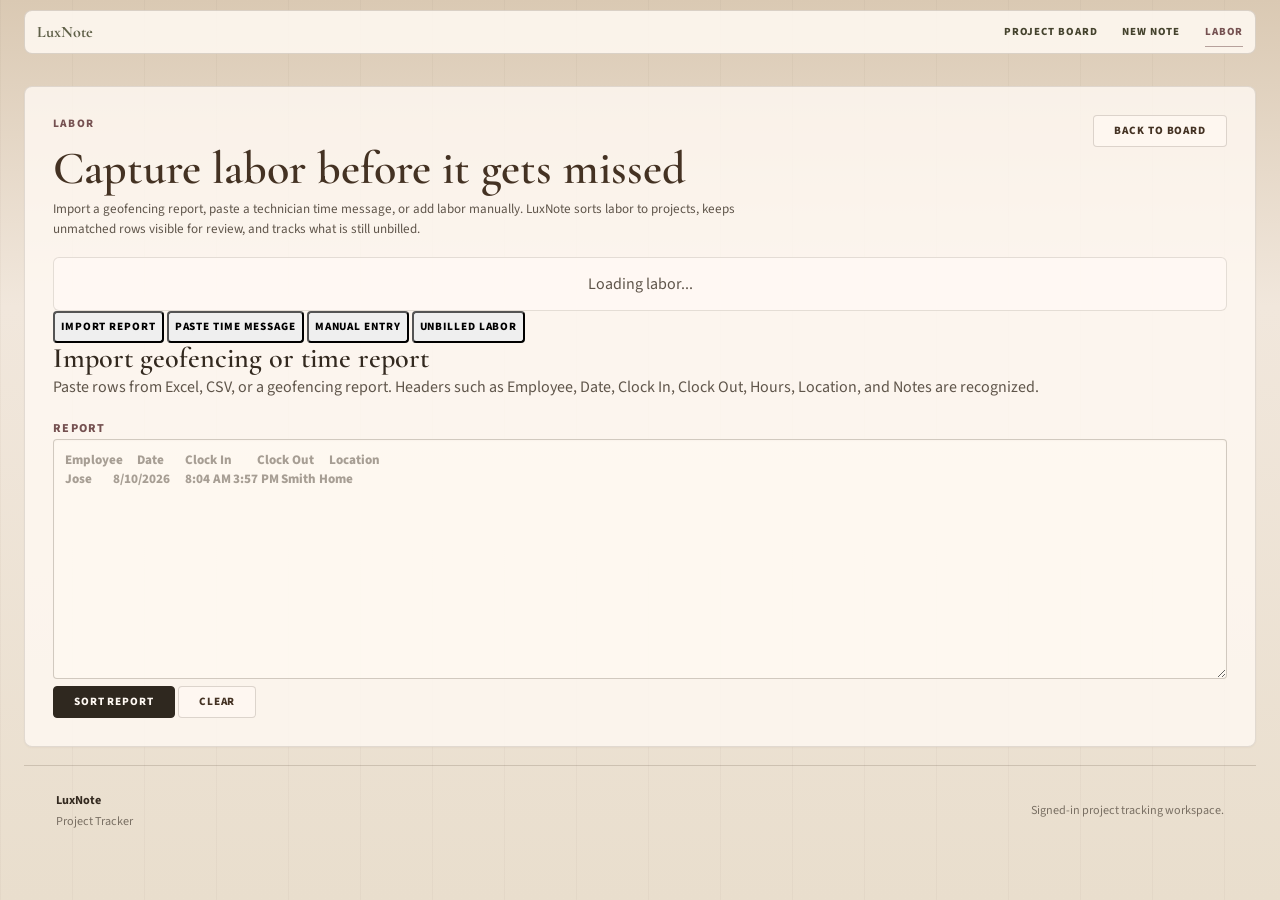
==== frontend/labor.html @ be91b1ce "Add labor workspace" ====
<!DOCTYPE html>
<html lang="en">
<head>
  <meta charset="UTF-8">
  <meta name="viewport" content="width=device-width, initial-scale=1.0">
  <meta name="description" content="Import, assign, review, and invoice project labor in LuxNote.">
  <meta name="theme-color" content="#f7f1eb">
  <title>Labor | LuxNote</title>

  <link rel="stylesheet" href="styles.css?v=20260615-compact-ui">
  <link rel="stylesheet" href="pages.css?v=20260615-compact-ui">
  <link rel="stylesheet" href="light-luxury-theme.css?v=20260615-compact-ui">
  <link rel="stylesheet" href="labor.css?v=20260812-labor-mvp">
</head>
<body>
  <header class="site-header">
    <nav class="glass-nav" aria-label="Primary navigation">
      <a class="nav-wordmark" href="workspace-projects.html">LuxNote</a>
      <div class="nav-links">
        <a href="workspace-projects.html">Project Board</a>
        <a href="new-note.html">New Note</a>
        <a href="labor.html" aria-current="page">Labor</a>
      </div>
    </nav>
  </header>

  <main class="subpage-shell labor-page-shell">
    <section class="glass-panel subpage-panel" aria-labelledby="labor-heading">
      <div class="section-heading">
        <div>
          <p class="eyebrow">Labor</p>
          <h1 id="labor-heading">Capture labor before it gets missed</h1>
          <p class="section-description">
            Import a geofencing report, paste a technician time message, or add labor manually.
            LuxNote sorts labor to projects, keeps unmatched rows visible for review, and tracks what is still unbilled.
          </p>
        </div>
        <a class="secondary-link" href="workspace-projects.html">Back to Board</a>
      </div>

      <div id="labor-status" class="records-message loading-state" role="status" aria-live="polite">
        Loading labor...
      </div>

      <div class="labor-tabs" role="tablist" aria-label="Labor tools">
        <button class="labor-tab is-active" type="button" data-panel="import-panel">Import Report</button>
        <button class="labor-tab" type="button" data-panel="message-panel">Paste Time Message</button>
        <button class="labor-tab" type="button" data-panel="manual-panel">Manual Entry</button>
        <button class="labor-tab" type="button" data-panel="unbilled-panel">Unbilled Labor</button>
      </div>

      <section id="import-panel" class="labor-panel is-active" aria-labelledby="import-heading">
        <div class="labor-panel-heading">
          <div>
            <h2 id="import-heading">Import geofencing or time report</h2>
            <p>Paste rows from Excel, CSV, or a geofencing report. Headers such as Employee, Date, Clock In, Clock Out, Hours, Location, and Notes are recognized.</p>
          </div>
        </div>
        <label class="labor-field">
          <span>Report</span>
          <textarea id="labor-import-text" rows="11" placeholder="Employee&#9;Date&#9;Clock In&#9;Clock Out&#9;Location&#10;Jose&#9;8/10/2026&#9;8:04 AM&#9;3:57 PM&#9;Smith Home"></textarea>
        </label>
        <div class="labor-actions">
          <button id="parse-import" class="primary-button" type="button">Sort Report</button>
          <button id="clear-import" class="secondary-button" type="button">Clear</button>
        </div>
      </section>

      <section id="message-panel" class="labor-panel" aria-labelledby="message-heading" hidden>
        <div class="labor-panel-heading">
          <div>
            <h2 id="message-heading">Paste technician time message</h2>
            <p>Use this for texts or emails. LuxNote extracts obvious dates and time ranges, then makes you review the row before saving.</p>
          </div>
        </div>
        <div class="labor-form-grid">
          <label class="labor-field">
            <span>Technician</span>
            <input id="message-technician" type="text" maxlength="120" placeholder="Jose">
          </label>
          <label class="labor-field">
            <span>Default project</span>
            <select id="message-project"></select>
          </label>
        </div>
        <label class="labor-field">
          <span>Message</span>
          <textarea id="labor-message-text" rows="9" placeholder="8/11 at Smith. 8:15-12, back after lunch 12:45-4:30. Finished speakers and cleaned up rack."></textarea>
        </label>
        <div class="labor-actions">
          <button id="extract-message" class="primary-button" type="button">Extract Time</button>
        </div>
      </section>

      <section id="manual-panel" class="labor-panel" aria-labelledby="manual-heading" hidden>
        <div class="labor-panel-heading">
          <div>
            <h2 id="manual-heading">Manual labor entry</h2>
            <p>Add a single labor line when there is nothing to import.</p>
          </div>
        </div>
        <form id="manual-labor-form">
          <div class="labor-form-grid">
            <label class="labor-field">
              <span>Project</span>
              <select id="manual-project" required></select>
            </label>
            <label class="labor-field">
              <span>Technician</span>
              <input id="manual-technician" type="text" maxlength="120" required>
            </label>
            <label class="labor-field">
              <span>Work date</span>
              <input id="manual-date" type="date" required>
            </label>
            <label class="labor-field">
              <span>Hours</span>
              <input id="manual-hours" type="number" min="0.01" max="24" step="0.01" required>
            </label>
            <label class="labor-field">
              <span>Labor type</span>
              <select id="manual-type">
                <option>Project</option>
                <option>Service Call</option>
                <option>Travel</option>
                <option>Nonbillable</option>
              </select>
            </label>
            <label class="labor-field">
              <span>Location / geofence label</span>
              <input id="manual-location" type="text" maxlength="240" placeholder="Smith Home">
            </label>
          </div>
          <label class="labor-field">
            <span>Description</span>
            <input id="manual-description" type="text" maxlength="500" placeholder="Trim, programming, service work, travel, etc.">
          </label>
          <div class="labor-actions">
            <button class="primary-button" type="submit">Add to Review</button>
          </div>
        </form>
      </section>

      <section id="review-section" class="labor-review-section" hidden>
        <div class="labor-panel-heading">
          <div>
            <h2>Review labor before saving</h2>
            <p>Unmatched rows stay here until you assign a project. Rows that look like duplicates are unchecked automatically.</p>
          </div>
          <div class="labor-review-summary">
            <strong id="review-hours">0.00 hrs</strong>
            <span id="review-count">0 rows</span>
          </div>
        </div>
        <div class="labor-table-wrap">
          <table class="labor-table">
            <thead>
              <tr>
                <th>Use</th>
                <th>Technician</th>
                <th>Date</th>
                <th>Hours</th>
                <th>Location</th>
                <th>Project</th>
                <th>Type</th>
                <th>Description</th>
                <th>Remember</th>
              </tr>
            </thead>
            <tbody id="labor-review-body"></tbody>
          </table>
        </div>
        <div class="labor-actions">
          <button id="save-reviewed-labor" class="primary-button" type="button">Save Reviewed Labor</button>
          <button id="discard-review" class="secondary-button" type="button">Discard Review</button>
        </div>
      </section>

      <section id="unbilled-panel" class="labor-panel" aria-labelledby="unbilled-heading" hidden>
        <div class="labor-panel-heading">
          <div>
            <h2 id="unbilled-heading">Unbilled labor</h2>
            <p>Select labor after you put it on a QuickBooks or spreadsheet invoice. LuxNote only tracks billing status. It does not create or collect payment.</p>
          </div>
          <div class="labor-review-summary">
            <strong id="unbilled-hours">0.00 hrs</strong>
            <span id="unbilled-count">0 entries</span>
          </div>
        </div>

        <div class="labor-invoice-controls">
          <label class="labor-field">
            <span>Invoice / reference</span>
            <input id="invoice-reference" type="text" maxlength="120" placeholder="QB 1045 or Aug-2026 Service">
          </label>
          <button id="mark-invoiced" class="primary-button" type="button">Mark Selected Invoiced</button>
          <button id="export-labor" class="secondary-button" type="button">Export Selected CSV</button>
        </div>

        <div class="labor-table-wrap">
          <table class="labor-table">
            <thead>
              <tr>
                <th><input id="select-all-unbilled" type="checkbox" aria-label="Select all unbilled labor"></th>
                <th>Project</th>
                <th>Technician</th>
                <th>Date</th>
                <th>Hours</th>
                <th>Type</th>
                <th>Description</th>
              </tr>
            </thead>
            <tbody id="unbilled-body"></tbody>
          </table>
        </div>
      </section>
    </section>
  </main>

  <footer class="site-footer">
    <div class="footer-brand">
      <strong>LuxNote</strong>
      <span>Project Tracker</span>
    </div>
    <p>Signed-in project tracking workspace.</p>
  </footer>

  <script src="config-private.js?v=20260811-core-project-mode"></script>
  <script src="auth.js?v=20260706-production"></script>
  <script src="labor.js?v=20260812-labor-mvp"></script>
</body>
</html>
---- frontend/styles.css ----
/* =========================================================
   LuxNote AI
   Base Styles
   ========================================================= */

:root {
  --page-gap: 24px;
  --max-width: 1440px;

  --radius-large: 24px;
  --radius-medium: 16px;
  --radius-small: 10px;

  --transition-fast: 170ms ease;
  --transition-medium: 260ms ease;

  --text: #391214;
  --body-text: #52423d;
  --muted-text: #887d77;

  --surface: #fffdfc;
  --surface-soft: #f8f2ed;

  --border: rgba(82, 66, 61, 0.18);
  --border-strong: rgba(82, 66, 61, 0.28);

  --success: #2f7a58;
  --error: #a43b45;
  --info: #6a4943;
}

/* =========================================================
   RESET
   ========================================================= */

*,
*::before,
*::after {
  box-sizing: border-box;
}

html {
  scroll-behavior: smooth;
}

body {
  min-height: 100vh;
  margin: 0;
  overflow-x: hidden;
  color: var(--body-text);
  background: #f7f1eb;
  font-family:
    Inter,
    ui-sans-serif,
    system-ui,
    -apple-system,
    BlinkMacSystemFont,
    "Segoe UI",
    sans-serif;
  line-height: 1.5;
}

button,
input,
select,
textarea {
  font: inherit;
}

button {
  cursor: pointer;
}

button:disabled {
  cursor: not-allowed;
  opacity: 0.58;
}

a {
  color: inherit;
  text-decoration: none;
}

img {
  max-width: 100%;
}

h1,
h2,
h3,
p {
  margin-top: 0;
}

h1,
h2 {
  font-family:
    Georgia,
    "Times New Roman",
    serif;
  font-weight: 500;
}

h1 {
  margin-bottom: 0;
  font-size: clamp(1.9rem, 3.6vw, 3.3rem);
  line-height: 1.06;
  letter-spacing: -0.025em;
  text-wrap: balance;
}

h2 {
  margin-bottom: 0;
  font-size: clamp(1.35rem, 2.2vw, 1.9rem);
  line-height: 1.12;
  letter-spacing: -0.01em;
}

h3 {
  margin-bottom: 0;
  font-size: 0.96rem;
}

::selection {
  color: #ffffff;
  background: rgba(106, 73, 67, 0.72);
}

/* =========================================================
   DECORATIVE BACKGROUND ELEMENTS
   ========================================================= */

.ambient-light,
.page-noise {
  position: fixed;
  pointer-events: none;
}

.ambient-light {
  z-index: -2;
  width: 420px;
  height: 420px;
  border-radius: 50%;
  opacity: 0.08;
  filter: blur(110px);
}

.ambient-light-one {
  top: -180px;
  left: -140px;
}

.ambient-light-two {
  right: -160px;
  bottom: 8%;
}

.page-noise {
  inset: 0;
  z-index: -1;
  opacity: 0.02;
}

/* =========================================================
   SITE HEADER AND NAVIGATION
   ========================================================= */

.site-header {
  position: relative;
  padding: 12px var(--page-gap) 20px;
}

.glass-nav {
  position: sticky;
  top: 12px;
  z-index: 20;

  display: grid;
  grid-template-columns: auto 1fr;
  align-items: center;

  width: min(100%, var(--max-width));
  min-height: 44px;
  margin: 0 auto;
  padding: 5px 12px;

  border: 1px solid var(--border);
  border-radius: 16px;

  background: rgba(255, 253, 250, 0.94);
  box-shadow: 0 10px 24px rgba(82, 66, 61, 0.07);

  backdrop-filter: blur(14px);
  -webkit-backdrop-filter: blur(14px);
}

.nav-wordmark {
  color: var(--text);
  font-family:
    Georgia,
    "Times New Roman",
    serif;
  font-size: 0.98rem;
  font-weight: 600;
  letter-spacing: -0.02em;
}

.nav-links {
  display: flex;
  justify-content: flex-end;
  gap: 26px;
}

.nav-links a {
  position: relative;
  color: var(--body-text);
  font-size: 0.82rem;
  font-weight: 700;
  transition: color var(--transition-fast);
}

.nav-links a::after {
  position: absolute;
  right: 0;
  bottom: -7px;
  left: 0;

  height: 1px;

  content: "";
  background: currentColor;

  opacity: 0.5;
  transform: scaleX(0);
  transition: transform var(--transition-fast);
}

.nav-links a:hover,
.nav-links a[aria-current="page"] {
  color: var(--text);
}

.nav-links a:hover::after,
.nav-links a[aria-current="page"]::after {
  transform: scaleX(1);
}

.workspace-status-bar {
  display: flex;
  align-items: center;
  justify-content: flex-end;
  gap: 12px;
  width: min(100%, var(--max-width));
  margin: 12px auto 0;
  color: var(--muted-text);
  font-size: 0.76rem;
  font-weight: 700;
  letter-spacing: 0.08em;
  text-transform: uppercase;
}

.workspace-action {
  min-height: 30px;
  padding: 0 10px;
  color: var(--text);
  font: inherit;
  background: rgba(255, 255, 255, 0.52);
  border: 1px solid var(--border);
  border-radius: 6px;
  cursor: pointer;
  transition:
    border-color var(--transition-fast),
    color var(--transition-fast),
    transform var(--transition-fast);
}

.workspace-action:hover,
.workspace-action:focus-visible {
  color: var(--info);
  border-color: currentColor;
  outline: none;
  transform: translateY(-1px);
}

/* =========================================================
   HERO
   ========================================================= */

.hero-shell {
  position: relative;
  z-index: 1;

  width: min(100%, var(--max-width));
  margin: 28px auto 0;
}

.hero-glass-card {
  position: relative;
  overflow: hidden;

  padding: 38px 44px;

  border: 1px solid var(--border);
  border-radius: 28px;

  background: var(--surface);
  box-shadow: 0 14px 30px rgba(82, 66, 61, 0.08);
}

.hero-glass-card > * {
  position: relative;
  z-index: 1;
}

.hero-brand-logo {
  display: block;
  width: min(100%, 820px);
  height: auto;
  margin-inline: auto;
  object-fit: contain;
}

.eyebrow {
  margin: 0 0 12px;
  color: var(--muted-text);
  font-size: 0.71rem;
  font-weight: 800;
  letter-spacing: 0.2em;
  text-transform: uppercase;
}

.hero-description {
  max-width: 760px;
  margin: 24px auto 0;
  color: var(--muted-text);
  font-size: 1rem;
  line-height: 1.75;
}

.hero-actions {
  display: flex;
  flex-wrap: wrap;
  justify-content: center;
  gap: 12px;
  margin-top: 28px;
}

/* =========================================================
   LINKS AND BUTTONS
   ========================================================= */

.primary-link,
.secondary-link,
.primary-button,
.secondary-button {
  display: inline-flex;
  align-items: center;
  justify-content: center;

  min-height: 46px;
  padding: 0 20px;

  border-radius: 10px;

  font-size: 0.86rem;
  font-weight: 800;
  text-align: center;

  transition:
    transform var(--transition-fast),
    border-color var(--transition-fast),
    background-color var(--transition-fast),
    box-shadow var(--transition-fast);
}

.primary-link,
.primary-button {
  border: 1px solid rgba(82, 66, 61, 0.32);
  color: #ffffff;
  background: #5b3c37;
  box-shadow: 0 8px 18px rgba(82, 66, 61, 0.14);
}

.secondary-link,
.secondary-button {
  border: 1px solid var(--border-strong);
  color: var(--text);
  background: var(--surface-soft);
}

.primary-link:hover,
.secondary-link:hover,
.primary-button:hover:not(:disabled),
.secondary-button:hover:not(:disabled) {
  transform: translateY(-1px);
}

.primary-link:focus-visible,
.secondary-link:focus-visible,
.primary-button:focus-visible,
.secondary-button:focus-visible,
.copy-button:focus-visible,
.record-action:focus-visible {
  outline: 3px solid rgba(167, 124, 120, 0.18);
  outline-offset: 2px;
}

/* =========================================================
   PAGE LAYOUT
   ========================================================= */

.page-shell {
  display: grid;

  width: min(calc(100% - (var(--page-gap) * 2)), var(--max-width));
  margin: 0 auto 72px;

  gap: 28px;
}

.glass-panel {
  border: 1px solid var(--border);
  background: var(--surface);
  box-shadow: 0 14px 30px rgba(82, 66, 61, 0.08);
}

.form-panel,
.results-panel,
.records-panel,
.subpage-panel,
.report-panel {
  position: relative;
  overflow: hidden;

  padding: clamp(18px, 2.4vw, 28px);

  border-radius: var(--radius-large);
}

.section-heading {
  position: relative;
  z-index: 1;

  display: flex;
  align-items: flex-start;
  justify-content: space-between;

  gap: 16px;
  margin-bottom: 18px;
}

.section-description {
  max-width: 700px;
  margin: 7px 0 0;

  color: var(--muted-text);
  font-size: 0.82rem;
}

.status-badge {
  display: inline-flex;
  align-items: center;
  justify-content: center;

  min-height: 26px;
  padding: 4px 8px;

  border: 1px solid var(--border-strong);
  border-radius: 999px;

  color: var(--text);
  background: var(--surface-soft);

  font-size: 0.6rem;
  font-weight: 800;
  letter-spacing: 0.07em;
  white-space: nowrap;
  text-transform: uppercase;
}

/* =========================================================
   FORMS
   ========================================================= */

.form-grid {
  display: grid;
  grid-template-columns: repeat(2, minmax(0, 1fr));
  gap: 12px;
}

.form-field {
  display: flex;
  flex-direction: column;
  gap: 5px;
}

.full-width {
  margin-top: 12px;
}

label {
  color: var(--text);
  font-size: 0.76rem;
  font-weight: 800;
}

label span {
  color: var(--error);
}

.field-hint {
  color: var(--muted-text);
  font-size: 0.68rem;
  line-height: 1.35;
}

.ai-toggle-field {
  display: flex;
  align-items: center;
  justify-content: space-between;
  gap: 14px;

  margin-top: 12px;
  padding: 12px;

  border: 1px solid var(--border);
  border-radius: var(--radius-medium);

  background: var(--surface-soft);
}

.ai-toggle-copy {
  max-width: 640px;
}

.ai-toggle-copy h3 {
  margin: 3px 0 5px;
}

.ai-toggle-copy p {
  margin: 0;
  color: var(--muted-text);
  font-size: 0.74rem;
  line-height: 1.45;
}

.toggle-switch {
  position: relative;

  display: inline-flex;
  align-items: center;
  gap: 8px;
  flex: 0 0 auto;

  cursor: pointer;
  user-select: none;
}

.toggle-switch input {
  position: absolute;
  width: 1px;
  height: 1px;
  min-height: 0;
  padding: 0;
  border: 0;
  opacity: 0;
  box-shadow: none;
}

.toggle-slider {
  position: relative;

  width: 42px;
  height: 24px;

  border: 1px solid var(--border-strong);
  border-radius: 999px;

  background: rgba(82, 66, 61, 0.18);

  transition:
    background-color var(--transition-fast),
    border-color var(--transition-fast);
}

.toggle-slider::after {
  content: "";
  position: absolute;
  top: 3px;
  left: 3px;

  width: 16px;
  height: 16px;

  border-radius: 50%;
  background: var(--surface);
  box-shadow: var(--shadow-soft);

  transition: transform var(--transition-fast);
}

.toggle-switch input:checked + .toggle-slider {
  border-color: rgba(86, 112, 87, 0.56);
  background: rgba(86, 112, 87, 0.78);
}

.toggle-switch input:checked + .toggle-slider::after {
  transform: translateX(18px);
}

.toggle-switch input:focus-visible + .toggle-slider {
  box-shadow:
    0 0 0 3px rgba(117, 81, 81, 0.18),
    var(--shadow-soft);
}

.toggle-label {
  color: var(--text);
  font-size: 0.74rem;
  font-weight: 800;
  white-space: nowrap;
}

.toggle-switch input:disabled + .toggle-slider,
.toggle-switch input:disabled ~ .toggle-label {
  cursor: not-allowed;
  opacity: 0.58;
}

.label-row {
  display: flex;
  align-items: center;
  justify-content: space-between;
  gap: 10px;
}

#character-count {
  color: var(--muted-text);
  font-size: 0.68rem;
}

input,
select,
textarea {
  width: 100%;

  border: 1px solid var(--border-strong);
  border-radius: var(--radius-small);

  color: var(--text);
  background: var(--surface);

  outline: none;
  box-shadow: inset 0 1px 2px rgba(82, 66, 61, 0.035);

  transition:
    border-color var(--transition-fast),
    box-shadow var(--transition-fast),
    background-color var(--transition-fast);
}

input,
select {
  min-height: 38px;
  padding: 0 11px;
  font-size: 0.84rem;
}

textarea {
  min-height: 170px;
  padding: 11px;
  font-size: 0.84rem;
  line-height: 1.5;
  resize: vertical;
}

input::placeholder,
textarea::placeholder {
  color: rgba(82, 66, 61, 0.46);
}

select option {
  color: var(--text);
  background: var(--surface);
}

input:hover,
select:hover,
textarea:hover {
  border-color: rgba(82, 66, 61, 0.36);
}

input:focus,
select:focus,
textarea:focus {
  border-color: #a77c78;
  box-shadow:
    0 0 0 3px rgba(167, 124, 120, 0.12),
    0 4px 10px rgba(82, 66, 61, 0.045);
}

.field-help {
  margin: 0;
  color: var(--muted-text);
  font-size: 0.7rem;
}

.form-actions {
  display: flex;
  flex-wrap: wrap;
  gap: 8px;
  margin-top: 18px;
}

.form-message {
  min-height: 20px;
  margin-top: 10px;
  font-size: 0.78rem;
}

.form-message.success {
  color: var(--success);
}

.form-message.error {
  color: var(--error);
}

.form-message.info {
  color: var(--info);
}

/* =========================================================
   RESULT AND SUMMARY CARDS
   ========================================================= */

.result-summary-grid {
  display: grid;
  grid-template-columns: repeat(4, minmax(0, 1fr));
  gap: 10px;
  margin-bottom: 12px;
}

.summary-card,
.result-card,
.record-item {
  border: 1px solid var(--border);
  background: var(--surface);
  box-shadow: 0 7px 16px rgba(82, 66, 61, 0.055);
}

.summary-card {
  min-height: 78px;
  padding: 12px;
  border-radius: var(--radius-medium);
}

.summary-label {
  display: block;
  margin-bottom: 5px;

  color: var(--muted-text);

  font-size: 0.58rem;
  font-weight: 800;
  letter-spacing: 0.1em;
  text-transform: uppercase;
}

.summary-card strong {
  display: block;
  color: var(--text);
  font-size: 0.8rem;
  line-height: 1.3;
}

.result-content-grid {
  display: grid;
  grid-template-columns: repeat(2, minmax(0, 1fr));
  gap: 12px;
}

.result-card {
  min-width: 0;
  padding: 16px;
  border-radius: var(--radius-medium);
}

.result-card-wide {
  grid-column: 1 / -1;
}

.result-card-heading {
  display: flex;
  align-items: center;
  justify-content: space-between;

  gap: 10px;
  margin-bottom: 12px;
}

.card-kicker {
  display: block;
  margin-bottom: 3px;

  color: var(--muted-text);

  font-size: 0.56rem;
  font-weight: 800;
  letter-spacing: 0.11em;
  text-transform: uppercase;
}

.result-card p,
.result-card ol,
#result-draft-message {
  color: var(--body-text);
}

.result-card p {
  margin-bottom: 0;
  white-space: pre-wrap;
}

.result-card ol {
  margin: 0;
  padding-left: 22px;
}

.result-card li + li {
  margin-top: 6px;
}

.tag-list {
  display: flex;
  flex-wrap: wrap;
  gap: 5px;
}

.tag {
  display: inline-flex;
  align-items: center;

  min-height: 22px;
  padding: 3px 7px;

  border: 1px solid var(--border);
  border-radius: 999px;

  color: var(--text);
  background: var(--surface-soft);

  font-size: 0.66rem;
  font-weight: 700;
}

#result-draft-message {
  margin: 0;
  overflow: auto;

  background: transparent;

  font-family: inherit;
  font-size: 0.82rem;
  line-height: 1.5;
  white-space: pre-wrap;
}

/* =========================================================
   SMALL ACTION BUTTONS
   ========================================================= */

.copy-button,
.record-action {
  min-height: 32px;
  padding: 5px 10px;

  border: 1px solid var(--border-strong);
  border-radius: 9px;

  color: var(--text);
  background: var(--surface-soft);

  font-size: 0.7rem;
  font-weight: 800;

  transition:
    transform var(--transition-fast),
    border-color var(--transition-fast),
    background-color var(--transition-fast),
    box-shadow var(--transition-fast);
}

.copy-button:hover,
.record-action:hover {
  transform: translateY(-1px);
  border-color: #a77c78;
  background: #fffdf9;
  box-shadow: 0 5px 12px rgba(82, 66, 61, 0.08);
}

.copy-button.is-copied {
  color: #ffffff;
  background: #5b3c37;
}

/* =========================================================
   RECORDS
   ========================================================= */

.record-details {
  margin-top: 12px;
  overflow: hidden;

  border: 1px solid var(--border);
  border-radius: var(--radius-medium);

  background: var(--surface-soft);
}

.record-details summary {
  padding: 10px 12px;

  color: var(--text);
  font-weight: 800;

  cursor: pointer;
}

.record-details dl {
  display: grid;
  grid-template-columns: repeat(2, minmax(0, 1fr));

  gap: 10px;
  margin: 0;
  padding: 0 12px 12px;
}

.record-details dt {
  color: var(--muted-text);
  font-size: 0.58rem;
  font-weight: 800;
  letter-spacing: 0.09em;
  text-transform: uppercase;
}

.record-details dd {
  margin: 4px 0 0;
  overflow-wrap: anywhere;

  color: var(--body-text);
  font-size: 0.74rem;
}

.records-list {
  display: grid;
  gap: 10px;
}

.records-message {
  padding: 14px;

  border: 1px dashed var(--border-strong);
  border-radius: var(--radius-medium);

  color: var(--muted-text);
  background: var(--surface-soft);

  text-align: center;
}

.record-item {
  display: grid;
  grid-template-columns: minmax(0, 1fr) auto;
  align-items: center;

  gap: 12px;
  padding: 13px;

  border-radius: var(--radius-medium);

  transition:
    transform var(--transition-medium),
    border-color var(--transition-medium),
    box-shadow var(--transition-medium),
    background-color var(--transition-medium);
}

.record-item:hover {
  transform: translateY(-3px);
  border-color: rgba(167, 124, 120, 0.32);
  background: #fffdf9;
  box-shadow: 0 10px 22px rgba(82, 66, 61, 0.08);
}

.record-item h3 {
  margin-bottom: 5px;
}

.record-meta {
  display: flex;
  flex-wrap: wrap;

  gap: 5px 10px;

  color: var(--muted-text);
  font-size: 0.68rem;
}

/* =========================================================
   FOOTER
   ========================================================= */

.site-footer {
  display: flex;
  align-items: flex-start;
  justify-content: space-between;

  width: min(calc(100% - (var(--page-gap) * 2)), var(--max-width));
  margin: 0 auto;
  padding: 0 0 42px;

  gap: 24px;

  color: var(--muted-text);
  font-size: 0.76rem;
}

.footer-brand {
  display: flex;
  flex-direction: column;
}

.footer-brand strong {
  color: var(--text);
}

.footer-brand span {
  margin-top: 3px;
}

.site-footer p {
  max-width: 700px;
  margin: 0;
  text-align: right;
}

/* =========================================================
   LOADING SPINNER
   ========================================================= */

.button-spinner {
  display: none;

  width: 17px;
  height: 17px;

  border: 2px solid rgba(255, 255, 255, 0.34);
  border-top-color: #ffffff;
  border-radius: 50%;

  animation: spin 700ms linear infinite;
}

.primary-button.is-loading .button-spinner {
  display: inline-block;
}

@keyframes spin {
  to {
    transform: rotate(360deg);
  }
}

/* =========================================================
   RESPONSIVE
   ========================================================= */

@media (max-width: 980px) {
  .nav-links {
    gap: 18px;
  }

  .result-summary-grid {
    grid-template-columns: repeat(2, minmax(0, 1fr));
  }
}

@media (max-width: 720px) {
  :root {
    --page-gap: 14px;
  }

  .site-header {
    padding: 12px var(--page-gap) 28px;
  }

  .glass-nav {
    top: 8px;
    min-height: 48px;
    padding: 7px 11px;
    border-radius: 15px;
  }

  .nav-links {
    gap: 14px;
  }

  .nav-links a {
    font-size: 0.76rem;
  }

  .hero-shell {
    margin-top: 22px;
  }

  .hero-glass-card {
    padding: 28px 20px 32px;
    border-radius: 22px;
  }

  .hero-metrics,
  .form-grid,
  .result-content-grid,
  .record-details dl {
    grid-template-columns: 1fr;
  }

  .ai-toggle-field {
    align-items: flex-start;
    flex-direction: column;
  }

  .result-card-wide {
    grid-column: auto;
  }

  .page-shell {
    width: min(calc(100% - 20px), var(--max-width));
    margin-bottom: 54px;
  }

  .form-panel,
  .results-panel,
  .records-panel,
  .subpage-panel,
  .report-panel {
    padding: 22px;
    border-radius: 20px;
  }

  .section-heading,
  .site-footer {
    flex-direction: column;
  }

  .record-item {
    grid-template-columns: 1fr;
  }

  .site-footer p {
    text-align: left;
  }
}

@media (max-width: 500px) {
  .glass-nav {
    grid-template-columns: 1fr;
    justify-items: center;
    gap: 8px;
  }

  .nav-links {
    width: 100%;
    justify-content: center;
  }

  .hero-actions,
  .form-actions {
    flex-direction: column;
  }

  .primary-link,
  .secondary-link,
  .primary-button,
  .secondary-button {
    width: 100%;
  }

  .result-summary-grid {
    grid-template-columns: 1fr;
  }

  .label-row {
    align-items: flex-start;
    flex-direction: column;
    gap: 4px;
  }
}

/* =========================================================
   ACCESSIBILITY
   ========================================================= */

@media (prefers-reduced-motion: reduce) {
  *,
  *::before,
  *::after {
    scroll-behavior: auto !important;
    animation-duration: 0.01ms !important;
    animation-iteration-count: 1 !important;
    transition-duration: 0.01ms !important;
  }
}
---- frontend/pages.css ----
/* =========================================================
   LuxNote AI
   Dashboard, Projects, and Report Page Layouts
   ========================================================= */

/* =========================================================
   SHARED UTILITIES
   ========================================================= */

.is-hidden {
  display: none !important;
}

.subpage-shell {
  width: calc(100% - (var(--page-gap) * 2));
  max-width: 1440px;
  margin: 18px auto;
}

.subpage-panel,
.report-panel {
  min-height: 0;
}

/* =========================================================
   DASHBOARD LAYOUT
   ========================================================= */

.dashboard-shell {
  display: grid !important;
  grid-template-columns: repeat(2, minmax(0, 1fr)) !important;
  grid-template-areas: "form results" !important;
  gap: 18px !important;
  align-items: stretch !important;
  width: calc(100% - (var(--page-gap) * 2));
  max-width: 1440px;
  margin-inline: auto;
}

.dashboard-shell .form-panel {
  grid-area: form !important;
}

.dashboard-shell .results-panel {
  grid-area: results !important;
}

.dashboard-shell .form-panel,
.dashboard-shell .results-panel {
  width: 100%;
  min-width: 0;
  height: 100%;
  padding: 20px;
  align-self: stretch;
}

.dashboard-shell .results-panel {
  display: flex !important;
  flex-direction: column;
}

.dashboard-shell .results-panel.is-hidden {
  display: flex !important;
}

.dashboard-shell .section-heading {
  margin-bottom: 14px;
}

.dashboard-shell textarea {
  min-height: 205px;
}

/* Placeholder Quick Result state */

.results-panel.is-hidden #generation-status,
.results-panel.is-hidden .quick-result-meta,
.results-panel.is-hidden .quick-summary-card,
.results-panel.is-hidden .quick-actions-card,
.results-panel.is-hidden .report-actions {
  opacity: 0.48;
}

.results-panel.is-hidden .quick-summary-card,
.results-panel.is-hidden .quick-actions-card {
  display: block;
}

/* Quick Result content */

.quick-result-meta {
  display: grid;
  grid-template-columns: minmax(0, 1.4fr) minmax(0, 0.6fr);
  gap: 8px;
  margin-bottom: 10px;
}

.quick-summary-card,
.quick-actions-card {
  margin-bottom: 8px;
}

.quick-summary-card {
  min-height: 112px;
}

.quick-actions-card {
  min-height: 126px;
}

.report-actions {
  display: flex;
  flex-wrap: wrap;
  gap: 8px;
  margin-top: 10px;
}

.report-actions .primary-link,
.report-actions .secondary-link {
  flex: 1 1 180px;
}

/* =========================================================
   HERO
   ========================================================= */

.compact-hero {
  display: grid !important;
  grid-template-columns: minmax(0, 1.04fr) minmax(0, 0.96fr) !important;
  grid-template-rows: minmax(110px, auto) 34px !important;
  grid-template-areas:
    "logo headline"
    "create open" !important;

  align-items: center !important;
  justify-items: center !important;

  column-gap: 48px !important;
  row-gap: 14px !important;

  min-height: 210px !important;
  max-height: 260px !important;
  padding: 22px 44px !important;

  overflow: hidden !important;
  text-align: left;
}

.compact-hero::before,
.compact-hero::after,
.compact-hero .hero-logo-cell::before,
.compact-hero .hero-logo-cell::after,
.compact-hero .hero-headline-cell::before,
.compact-hero .hero-headline-cell::after {
  display: none !important;
  content: none !important;
}

.compact-hero .hero-logo-cell {
  grid-area: logo !important;
  display: grid !important;
  width: 100%;
  min-width: 0;
  min-height: 100px;
  padding: 0 !important;
  place-items: center;
  background: transparent !important;
  border: 0 !important;
  box-shadow: none !important;
}

.compact-hero .hero-brand-logo {
  display: block !important;
  width: min(100%, 620px) !important;
  max-width: 620px !important;
  max-height: 155px !important;
  object-fit: contain !important;
  object-position: center !important;
  background: transparent !important;
  border: 0 !important;
}

.compact-hero .hero-headline-cell {
  grid-area: headline !important;
  width: 100%;
  max-width: 640px;
  min-width: 0;
  padding: 0 !important;
  justify-self: start !important;
  text-align: left !important;
}

.compact-hero .hero-headline-cell .eyebrow {
  margin: 0 0 8px !important;
  font-size: 0.64rem !important;
  letter-spacing: 0.24em !important;
  text-align: left !important;
}

.compact-hero .hero-headline-cell h1 {
  width: 100% !important;
  max-width: 640px !important;
  margin: 0 !important;
  font-size: clamp(1.8rem, 2.35vw, 2.7rem) !important;
  line-height: 1.06 !important;
  text-align: left !important;
  text-wrap: balance;
}

.compact-hero .hero-button-left {
  grid-area: create !important;
}

.compact-hero .hero-button-right {
  grid-area: open !important;
}

.compact-hero .hero-button-left,
.compact-hero .hero-button-right {
  display: inline-flex !important;
  align-items: center !important;
  justify-content: center !important;

  width: min(100%, 300px) !important;
  height: 34px !important;
  min-height: 34px !important;
  padding: 5px 16px !important;

  justify-self: center !important;

  border-radius: 8px !important;

  font-size: 0.74rem !important;
  font-weight: 700 !important;
  line-height: 1 !important;
  letter-spacing: 0.08em !important;
  text-align: center !important;

  overflow: hidden;
  position: relative;

  transition:
    transform 0.2s ease,
    border-color 0.2s ease,
    box-shadow 0.2s ease,
    background 0.2s ease;
}

.compact-hero .hero-button-left:hover,
.compact-hero .hero-button-right:hover {
  transform: translateY(-1px);
}

/* Remove obsolete decorative ambient light */

.ambient-light-one {
  display: none !important;
}

/* =========================================================
   PROJECTS PAGE
   ========================================================= */

.project-folder-grid {
  display: grid;
  gap: 8px;
}

.project-folder-card {
  overflow: hidden;
  border: 1px solid rgba(82, 66, 61, 0.16);
  border-radius: 10px;
  background: rgba(255, 253, 250, 0.94);
  box-shadow: 0 7px 16px rgba(82, 66, 61, 0.055);
}

.project-folder-card > summary {
  display: grid;
  grid-template-columns: auto minmax(0, 1fr) auto;
  align-items: center;
  gap: 8px;
  padding: 9px 10px;
  cursor: pointer;
  list-style: none;
}

.project-folder-card > summary::-webkit-details-marker {
  display: none;
}

.project-folder-card > summary:focus-visible {
  outline: 3px solid rgba(167, 124, 120, 0.18);
  outline-offset: -3px;
}

.project-cover-thumb {
  display: grid;
  width: 42px;
  height: 32px;
  flex: 0 0 auto;
  overflow: hidden;
  place-items: center;
  border: 1px solid rgba(82, 66, 61, 0.16);
  border-radius: 9px;
  color: var(--warm-brown, #6a4943);
  background: var(--surface-soft, #f8f2ed);
}

.project-cover-thumb img {
  display: block;
  width: 100%;
  height: 100%;
  object-fit: cover;
}

.project-cover-thumb.no-cover {
  font-size: 0.64rem;
}

.folder-mark {
  display: grid;
  width: 28px;
  height: 26px;
  place-items: center;
  border: 1px solid rgba(82, 66, 61, 0.18);
  border-radius: 9px;
  color: var(--warm-brown, #6a4943);
  background: var(--surface-soft, #f8f2ed);
}

.folder-copy {
  min-width: 0;
}

.folder-copy strong,
.folder-copy small {
  display: block;
}

.folder-copy strong {
  color: var(--text, #391214);
  overflow-wrap: anywhere;
}

.folder-copy small {
  margin-top: 2px;
  color: var(--muted-text, #887d77);
  font-size: 0.62rem;
  line-height: 1.28;
}

.folder-arrow {
  color: var(--muted-text, #887d77);
  font-size: 0.96rem;
  transition: transform 0.2s ease;
}

.project-folder-card[open] .folder-arrow {
  transform: rotate(90deg);
}

.project-note-list {
  display: grid;
  gap: 3px;
  padding: 0 8px 8px;
}

.project-note-row {
  display: flex;
  align-items: center;
  justify-content: space-between;
  gap: 6px;

  padding: 0;

  border: 1px solid rgba(82, 66, 61, 0.14);
  border-radius: 9px;

  color: var(--body-text, #52423d);
  background: rgba(255, 253, 250, 0.9);

  text-decoration: none;

  transition:
    transform 0.18s ease,
    border-color 0.18s ease,
    box-shadow 0.18s ease,
    background 0.18s ease;
}

.project-note-link {
  display: flex;
  align-items: center;
  justify-content: space-between;
  gap: 8px;
  min-width: 0;
  padding: 6px 8px;
  color: inherit;
  text-decoration: none;
}

.project-note-row:hover {
  border-color: rgba(167, 124, 120, 0.34);
  background: #fffdf9;
  box-shadow: 0 6px 14px rgba(82, 66, 61, 0.07);
  transform: translateY(-1px);
}

.project-note-row:focus-visible {
  outline: 3px solid rgba(167, 124, 120, 0.18);
  outline-offset: 2px;
}

.project-note-row strong,
.project-note-row small {
  display: block;
}

.project-note-row strong {
  color: var(--text, #391214);
  font-size: 0.76rem;
  line-height: 1.25;
  text-transform: capitalize;
}

.project-note-row small {
  margin-top: 2px;
  color: var(--muted-text, #887d77);
  font-size: 0.58rem;
  line-height: 1.25;
}

.note-priority {
  flex: 0 0 auto;
  padding: 1px 5px;
  border: 1px solid rgba(82, 66, 61, 0.14);
  border-radius: 4px;
  color: var(--sienna, #4a2325);
  background: var(--surface-soft, #f8f2ed);
  font-size: 0.54rem;
  font-weight: 700;
  letter-spacing: 0.04em;
  text-transform: uppercase;
  white-space: nowrap;
}

.records-message {
  padding: 14px;
  border-radius: 12px;
  color: var(--body-text, #52423d);
  background: rgba(255, 253, 250, 0.9);
}

/* =========================================================
   REPORT PAGE
   ========================================================= */

.report-panel {
  max-width: 1240px;
  margin-inline: auto;
  padding: 22px !important;
  color: var(--body-text, #52423d) !important;
  background: #fffdf9 !important;
}

.report-heading {
  display: flex;
  align-items: center;
  justify-content: space-between;
  gap: 14px;
  margin-bottom: 16px;
}

#report-project-name {
  margin: 4px 0 6px !important;
  color: var(--raspberry, #2a1716) !important;
  -webkit-text-fill-color: var(--raspberry, #2a1716) !important;
  font-size: clamp(1.55rem, 3vw, 2.45rem) !important;
  line-height: 1.05 !important;
  letter-spacing: 0 !important;
  text-shadow: none !important;
}

#report-client {
  margin: 0 !important;
  color: var(--warm-brown, #6a4943) !important;
  font-size: 0.82rem !important;
}

/* Report toolbar */

.report-toolbar {
  display: flex;
  flex-wrap: wrap;
  gap: 7px;
}

.report-toolbar .secondary-button,
.report-toolbar .secondary-link {
  display: inline-flex !important;
  align-items: center !important;
  justify-content: center !important;

  min-height: 32px !important;
  padding: 6px 11px !important;

  border: 1px solid rgba(82, 66, 61, 0.28) !important;
  border-radius: 9px !important;

  color: #fffdfc !important;
  -webkit-text-fill-color: #fffdfc !important;

  background: linear-gradient(180deg, #74514b, #5b3c37) !important;

  box-shadow:
    inset 0 1px 0 rgba(255, 255, 255, 0.08),
    0 5px 12px rgba(82, 66, 61, 0.12) !important;

  font-size: 0.68rem !important;
  font-weight: 700 !important;
  text-decoration: none !important;
  cursor: pointer !important;
}

.report-toolbar .secondary-button:hover,
.report-toolbar .secondary-link:hover {
  color: #ffffff !important;
  -webkit-text-fill-color: #ffffff !important;
  background: linear-gradient(180deg, #8a625b, #6a4943) !important;
  border-color: var(--muted-rose, #a77c78) !important;
  transform: translateY(-1px);
}

/* Cover photo */

.report-cover-card {
  margin-bottom: 12px;
  overflow: hidden;
  border-radius: 14px;
}

.report-cover-card img {
  display: block;
  width: 100%;
  max-height: 300px;
  object-fit: cover;
}

/* Report summary cards */

.report-summary-strip {
  display: flex;
  flex-wrap: wrap;
  gap: 6px;
  margin-bottom: 14px;
}

.report-summary-strip .summary-card {
  display: inline-flex;
  align-items: center;
  gap: 6px;

  min-height: 0;
  width: auto;
  max-width: 100%;
  padding: 5px 7px;

  background: rgba(255, 250, 246, 0.78) !important;
  border: 1px solid rgba(82, 66, 61, 0.16) !important;
  border-radius: 6px !important;
  box-shadow: none !important;
}

.report-summary-strip .summary-label {
  display: inline;
  margin: 0;

  color: var(--moon-rock, #887d77) !important;
  font-size: 0.54rem;
  font-weight: 800;
  letter-spacing: 0.09em;
  text-transform: uppercase;
}

.report-summary-strip strong {
  display: inline;
  min-width: 0;

  color: var(--raspberry, #2a1716) !important;
  -webkit-text-fill-color: var(--raspberry, #2a1716) !important;
  font-size: 0.68rem;
  line-height: 1.2;
  overflow-wrap: break-word;
}

/* Report content cards */

.report-grid {
  display: grid;
  grid-template-columns: repeat(2, minmax(0, 1fr));
  gap: 10px;
}

.report-wide {
  grid-column: 1 / -1;
}

.report-grid .result-card {
  min-width: 0;
  padding: 14px;
  color: var(--body-text, #52423d) !important;
  background: #fffdf9 !important;
  border: 1px solid rgba(82, 66, 61, 0.16) !important;
  box-shadow: 0 7px 16px rgba(82, 66, 61, 0.055) !important;
}

.report-grid .card-kicker {
  color: var(--moon-rock, #887d77) !important;
  font-size: 0.56rem;
  font-weight: 800;
  letter-spacing: 0.14em;
  text-transform: uppercase;
}

.report-grid h2,
.report-grid .result-card h2 {
  margin: 4px 0 9px;
  color: var(--sienna, #4a2325) !important;
  -webkit-text-fill-color: var(--sienna, #4a2325) !important;
  font-size: 1.12rem;
  line-height: 1.18;
  text-shadow: none !important;
}

.report-grid p,
.report-grid li,
.report-grid pre {
  color: var(--body-text, #52423d) !important;
  font-size: 0.82rem;
  line-height: 1.48;
}

.report-grid ol {
  margin: 0;
  padding-left: 1.35rem;
}

.report-grid li + li {
  margin-top: 5px;
}

#report-draft {
  margin: 0;
  padding: 12px;
  overflow-wrap: anywhere;
  white-space: pre-wrap;
  font-family: inherit;
  background: var(--surface-soft, #f8f2ed);
  border: 1px solid rgba(82, 66, 61, 0.14);
  border-radius: 10px;
}

#report-notes,
.original-notes {
  margin-bottom: 0;
  white-space: pre-wrap;
}

/* Key phrase tags */

.tag-list {
  display: flex;
  flex-wrap: wrap;
  gap: 5px;
}

.tag {
  padding: 3px 7px;
  border: 1px solid rgba(82, 66, 61, 0.16);
  border-radius: 999px;
  color: var(--sienna, #4a2325);
  background: var(--surface-soft, #f8f2ed);
  font-size: 0.66rem;
}

/* Simplified report page background */

body:has(.report-panel) {
  background-image:
    linear-gradient(
      145deg,
      #fbf7f2 0%,
      #f7f1eb 56%,
      #f0e5dd 100%
    ) !important;
}

/* =========================================================
   RESPONSIVE
   ========================================================= */

@media (max-width: 1100px) {
  .compact-hero {
    grid-template-columns: repeat(2, minmax(0, 1fr)) !important;
    column-gap: 28px !important;
    padding: 20px 28px !important;
  }

  .compact-hero .hero-brand-logo {
    width: min(100%, 540px) !important;
    max-height: 128px !important;
  }

  .compact-hero .hero-headline-cell h1 {
    font-size: clamp(1.35rem, 2.4vw, 2rem) !important;
  }

  .compact-hero .hero-button-left,
  .compact-hero .hero-button-right {
    width: min(100%, 280px) !important;
  }
}

@media (max-width: 950px) {
  .dashboard-shell {
    grid-template-columns: 1fr !important;
    grid-template-areas:
      "form"
      "results" !important;
  }

  .report-heading {
    display: grid;
    align-items: start;
  }

  .report-summary-strip {
    gap: 7px;
  }
}

@media (max-width: 820px) {
  .compact-hero {
    grid-template-columns: 1fr !important;
    grid-template-rows: auto !important;
    grid-template-areas:
      "logo"
      "headline"
      "create"
      "open" !important;

    row-gap: 10px !important;
    min-height: auto !important;
    max-height: none !important;
    padding: 18px 22px !important;
    text-align: center !important;
  }

  .compact-hero .hero-headline-cell {
    max-width: 560px;
    justify-self: center !important;
    text-align: center !important;
  }

  .compact-hero .hero-brand-logo {
    width: min(100%, 460px) !important;
    max-height: 112px !important;
  }

  .compact-hero .hero-headline-cell .eyebrow {
    margin: 4px 0 5px !important;
    text-align: center !important;
  }

  .compact-hero .hero-headline-cell h1 {
    max-width: 560px !important;
    font-size: clamp(1.35rem, 5vw, 2rem) !important;
    text-align: center !important;
  }

  .compact-hero .hero-button-left,
  .compact-hero .hero-button-right {
    width: min(100%, 340px) !important;
  }
}

@media (max-width: 680px) {
  .dashboard-shell .form-panel,
  .dashboard-shell .results-panel {
    padding: 20px;
  }

  .quick-result-meta,
  .report-grid {
    grid-template-columns: 1fr;
  }

  .report-wide {
    grid-column: auto;
  }

  .project-folder-card > summary {
    grid-template-columns: auto minmax(0, 1fr) auto;
    padding: 9px 10px;
  }

  .project-note-row {
    align-items: flex-start;
    flex-direction: column;
  }

  .report-panel {
    padding: 22px !important;
  }

  .report-toolbar {
    width: 100%;
  }

  .report-toolbar .secondary-button,
  .report-toolbar .secondary-link {
    flex: 1 1 150px;
  }

  #report-project-name {
    font-size: clamp(1.55rem, 8vw, 2.35rem) !important;
  }
}

@media (max-width: 520px) {
  .compact-hero {
    padding: 16px !important;
    border-radius: 16px;
  }

  .compact-hero .hero-brand-logo {
    width: min(100%, 320px) !important;
    max-height: 84px !important;
  }

  .compact-hero .hero-headline-cell .eyebrow {
    font-size: 0.52rem !important;
    letter-spacing: 0.18em !important;
  }

  .compact-hero .hero-headline-cell h1 {
    font-size: clamp(1.2rem, 6.4vw, 1.65rem) !important;
    line-height: 1.06 !important;
  }

  .compact-hero .hero-button-left,
  .compact-hero .hero-button-right {
    width: 100% !important;
    max-width: 320px !important;
    height: 36px !important;
    min-height: 36px !important;
  }

  .project-cover-thumb {
    width: 42px;
    height: 32px;
  }
}

/* =========================================================
   PRINT
   ========================================================= */

@media print {
  body::before,
  body::after,
  .site-header,
  .report-toolbar,
  .ambient-light,
  .page-noise {
    display: none !important;
  }

  body {
    color: #111 !important;
    background: #fff !important;
    background-image: none !important;
  }

  .subpage-shell {
    width: 100%;
    max-width: none;
    margin: 0;
  }

  .report-panel,
  .result-card,
  .summary-card {
    color: #111 !important;
    background: #fff !important;
    border-color: #ccc !important;
    box-shadow: none !important;
  }

  #report-project-name,
  .report-grid h2,
  .report-summary-strip strong,
  .report-grid p,
  .report-grid li,
  .report-grid pre {
    color: #111 !important;
    -webkit-text-fill-color: #111 !important;
  }

  .report-grid {
    display: block;
  }

  .report-grid .result-card {
    margin-bottom: 14px;
    break-inside: avoid;
  }

  .report-summary-strip {
    grid-template-columns: repeat(2, 1fr);
  }
}


/* FINAL ALIGNED HERO */
@media (min-width: 1101px) {
  .hero-shell {
    width: calc(100% - (var(--page-gap) * 2)) !important;
    max-width: 1440px !important;
  }

  .compact-hero {
    grid-template-columns: repeat(2, minmax(0, 1fr)) !important;
    grid-template-rows: minmax(130px, auto) 38px !important;
    grid-template-areas:
      "logo headline"
      "create open" !important;

    column-gap: 24px !important;
    row-gap: 18px !important;

    min-height: 250px !important;
    max-height: none !important;
    padding: 24px 0 !important;
  }

  .compact-hero .hero-logo-cell,
  .compact-hero .hero-headline-cell {
    width: 100% !important;
    min-width: 0 !important;
    padding-inline: 28px !important;
  }

  .compact-hero .hero-logo-cell {
    display: grid !important;
    place-items: center !important;
  }

  .compact-hero .hero-brand-logo {
    display: block !important;
    width: min(100%, 510px) !important;
    max-width: 510px !important;
    max-height: 120px !important;
    height: auto !important;
    margin: 0 auto !important;
    transform: none !important;
    object-fit: contain !important;
  }

  .compact-hero .hero-headline-cell {
    max-width: none !important;
    align-self: center !important;
    justify-self: stretch !important;
    text-align: left !important;
  }

  .compact-hero .hero-headline-cell h1 {
    max-width: 560px !important;
    margin-right: auto !important;
    font-size: clamp(1.9rem, 2.45vw, 2.55rem) !important;
    line-height: 1.04 !important;
  }

  .compact-hero .hero-button-left,
  .compact-hero .hero-button-right {
    width: calc(100% - 56px) !important;
    max-width: none !important;
    justify-self: center !important;
  }
}
---- frontend/light-luxury-theme.css ----
/* =========================================================
LuxNote AI
Trusted Advisor Design House Theme
Cedar, Linen, Olive, Mauve
========================================================= */

@import url('https://fonts.googleapis.com/css2?family=Cormorant+Garamond:wght@500;600;700&family=Source+Sans+3:wght@400;500;600;700;800&display=swap');

:root {
  --font-display: 'Cormorant Garamond', Georgia, 'Times New Roman', serif;
  --font-ui: 'Source Sans 3', Inter, Aptos, 'Segoe UI', Arial, sans-serif;

  --paper: #f2e8dc;
  --paper-warm: #e3d2bd;
  --linen: #fff9f3;
  --linen-soft: #f7efe5;
  --latte: #dbc4a5;

  --cedar: #7c7960;
  --cedar-light: #918d73;
  --cedar-dark: #5f6048;
  --deep-olive: #44422d;
  --cafe-noir: #443223;
  --clockwork: #72583e;
  --weathered: #a08670;
  --mauve: #755151;

  --surface: var(--linen);
  --surface-soft: var(--linen-soft);
  --surface-muted: var(--latte);

  --raspberry: var(--cafe-noir);
  --sienna: var(--mauve);
  --warm-brown: var(--cedar);
  --chocolate: var(--deep-olive);
  --moon-rock: var(--cedar-dark);
  --soft-dove: #efe4d7;
  --muted-rose: var(--mauve);

  --text: #33291f;
  --body-text: #5f554a;
  --muted-text: #7a7064;

  --border: rgba(68, 50, 35, 0.14);
  --border-strong: rgba(68, 50, 35, 0.24);
  --mauve-soft: rgba(117, 81, 81, 0.07);
  --mauve-border: rgba(117, 81, 81, 0.22);

  --success: var(--cedar-dark);
  --error: var(--mauve);
  --info: var(--clockwork);

  --shadow-soft: 0 7px 16px rgba(68, 50, 35, 0.035);
  --shadow-panel: 0 1px 2px rgba(68, 50, 35, 0.04);
  --shadow-card: none;
  --shadow-hover: none;

  --radius-page: 8px;
  --radius-panel: 8px;
  --radius-card: 6px;
  --radius-field: 4px;
  --radius-button: 4px;
}

/* =========================================================
FOUNDATION
========================================================= */

html {
  background: var(--paper-warm) !important;
  color-scheme: light;
}

body {
  min-height: 100vh;
  color: var(--body-text) !important;
  font-family: var(--font-ui) !important;
  background-color: var(--paper) !important;
  background-image:
    linear-gradient(90deg, rgba(68, 66, 45, 0.025) 1px, transparent 1px),
    linear-gradient(180deg, #e4d4bf 0%, #f2e8dc 48%, #e9ddca 100%) !important;
  background-attachment: fixed;
  background-size: 56px 100%, auto;
}

body::before,
body::after,
.ambient-light,
.page-noise,
.form-panel::before,
.form-panel::after,
.results-panel::before,
.results-panel::after,
.glass-panel::before,
.glass-panel::after {
  display: none !important;
  content: none !important;
}

.page-shell,
.dashboard-shell,
.subpage-shell,
.hero-shell,
.site-header,
main {
  background: transparent !important;
}

* {
  text-shadow: none !important;
}

/* =========================================================
TYPOGRAPHY
========================================================= */

h1,
h2,
h3,
#project-note-heading,
#results-heading,
.section-heading h1,
.section-heading h2,
.section-heading h3,
.result-card h2,
.result-card h3,
.summary-card strong,
.folder-copy strong,
.report-heading h1,
#report-project-name,
.advisor-hero h1 {
  font-family: var(--font-display) !important;
  font-weight: 600 !important;
  letter-spacing: 0 !important;
  color: var(--text) !important;
  -webkit-text-fill-color: currentColor !important;
  background: none !important;
}

.advisor-hero h1 {
  margin: 0;
  max-width: 700px;
  color: var(--linen) !important;
  -webkit-text-fill-color: var(--linen) !important;
  font-size: clamp(1.85rem, 2.9vw, 3.15rem) !important;
  line-height: 1.08 !important;
  text-wrap: balance;
}

#project-note-heading,
#results-heading,
.section-heading h1,
.section-heading h2 {
  color: var(--cafe-noir) !important;
}

body,
input,
select,
textarea,
button,
.primary-button,
.secondary-button,
.primary-link,
.secondary-link,
.copy-button,
.record-action,
.nav-links a,
.section-description,
.result-card p,
.result-card li,
.folder-copy small,
.project-note-row small,
.cover-photo-copy p,
.cover-photo-field p,
#character-count,
.records-message,
label {
  font-family: var(--font-ui) !important;
}

label,
.eyebrow,
.card-kicker,
.summary-label,
.status-badge,
.note-priority,
.tag,
.nav-links a,
button,
.primary-button,
.secondary-button,
.primary-link,
.secondary-link,
.copy-button,
.record-action {
  font-weight: 800 !important;
  letter-spacing: 0.105em !important;
  text-transform: uppercase !important;
}

.eyebrow,
.card-kicker,
.summary-label {
  color: var(--mauve) !important;
  opacity: 1 !important;
}

.form-panel .eyebrow,
.report-summary-strip .summary-label,
#report-client {
  color: var(--cedar-dark) !important;
}

.section-description,
.result-card p,
.result-card li,
.folder-copy small,
.project-note-row small,
.cover-photo-copy p,
.cover-photo-field p,
#character-count,
.records-message,
.report-grid p,
.report-grid li,
.report-grid pre {
  color: var(--body-text) !important;
  opacity: 1 !important;
}

/* =========================================================
NAVIGATION
========================================================= */

.site-header {
  padding: 12px var(--page-gap) 18px !important;
}

.glass-nav {
  color: var(--text) !important;
  background: rgba(255, 249, 243, 0.94) !important;
  border: 1px solid var(--border) !important;
  border-radius: var(--radius-page) !important;
  box-shadow: var(--shadow-soft) !important;
  backdrop-filter: none !important;
  -webkit-backdrop-filter: none !important;
}

.nav-wordmark {
  color: var(--cedar-dark) !important;
  font-family: var(--font-display) !important;
  font-weight: 700 !important;
  letter-spacing: 0 !important;
}

.nav-links a {
  color: var(--deep-olive) !important;
}

.nav-links a:hover,
.nav-links a[aria-current='page'],
.nav-links a.active {
  color: var(--mauve) !important;
}

.nav-links a::after {
  background: var(--mauve) !important;
}

/* =========================================================
TRUSTED ADVISOR HERO
========================================================= */

.dashboard-shell {
  display: grid !important;
  grid-template-columns: minmax(0, 1fr) minmax(0, 1fr) !important;
  grid-template-areas:
    "advisor advisor"
    "form results" !important;
  align-items: start !important;
  gap: 18px !important;
}

.dashboard-shell .advisor-hero {
  grid-area: advisor !important;
  grid-column: 1 / -1 !important;
  grid-row: 1 !important;
  order: -2 !important;
}

.dashboard-shell .form-panel {
  grid-area: form !important;
  grid-row: 2 !important;
  order: 1 !important;
}

.dashboard-shell .results-panel {
  grid-area: results !important;
  grid-row: 2 !important;
  order: 2 !important;
}

.advisor-hero {
  display: grid;
  grid-template-columns: minmax(250px, 0.46fr) minmax(620px, 1.54fr);
  align-items: stretch;
  min-height: 240px;
  overflow: hidden;
  color: var(--linen);
  background: linear-gradient(135deg, #77755c 0%, #87846a 52%, #756258 100%);
  border: 1px solid rgba(255, 249, 243, 0.18);
  border-radius: var(--radius-panel);
  box-shadow: var(--shadow-panel);
}

.advisor-brand-panel {
  position: relative;
  isolation: isolate;
  display: flex;
  flex-direction: column;
  justify-content: space-between;
  align-items: flex-start;
  gap: 18px;
  min-height: 240px;
  padding: clamp(22px, 2.8vw, 34px) clamp(20px, 2.4vw, 30px);
  overflow: hidden;
  background:
    linear-gradient(180deg, rgba(68, 66, 45, 0.20), rgba(68, 66, 45, 0.08)),
    rgba(255, 249, 243, 0.025);
  border-right: 1px solid rgba(255, 249, 243, 0.15);
}

.advisor-brand-logo {
  display: block;
  position: relative;
  z-index: 1;
  width: min(100%, 230px);
  max-height: 92px;
  margin-top: clamp(8px, 2.4vw, 22px);
  opacity: 0.62;
  object-fit: contain;
  object-position: left center;
  pointer-events: none;
}

.advisor-brand-kicker {
  position: relative;
  z-index: 1;
  max-width: 245px;
  margin: 0;
  padding-top: 12px;
  color: rgba(255, 249, 243, 0.86);
  border-top: 1px solid rgba(255, 249, 243, 0.18);
  font-size: 0.62rem;
  font-weight: 800;
  letter-spacing: 0.16em;
  line-height: 1.42;
  text-transform: uppercase;
}

.advisor-brand-subtext {
  display: block;
  margin-top: 8px;
  color: rgba(255, 249, 243, 0.66);
  font-size: 0.68rem;
  font-weight: 600;
  letter-spacing: 0;
  line-height: 1.5;
  text-transform: none;
}

.advisor-statement-panel {
  display: flex;
  flex-direction: column;
  justify-content: center;
  align-items: flex-start;
  padding: clamp(28px, 4vw, 46px);
}

.advisor-statement-panel .eyebrow {
  color: #fff6ec !important;
  margin-bottom: 9px;
}

.advisor-hero-copy {
  max-width: 650px;
  margin: 14px 0 0;
  color: rgba(255, 249, 243, 0.84);
  font-size: 0.86rem;
  line-height: 1.5;
}

.advisor-actions {
  display: flex;
  flex-wrap: wrap;
  gap: 8px;
  margin-top: 20px;
}

.advisor-actions .primary-link,
.advisor-actions .secondary-link {
  min-width: 148px;
  min-height: 34px !important;
  padding-inline: 13px !important;
}

/* retire the old hero class if any cached markup still renders */
.compact-hero,
.hero-glass-card.compact-hero {
  color: var(--linen) !important;
  background: #87846a !important;
  border: 1px solid rgba(255, 249, 243, 0.18) !important;
  border-radius: var(--radius-panel) !important;
  box-shadow: var(--shadow-panel) !important;
}

.compact-hero::before,
.compact-hero::after {
  opacity: 0.04 !important;
}

.compact-hero .hero-logo-cell,
.compact-hero .hero-headline-cell,
.compact-hero .hero-brand-logo {
  background: transparent !important;
  border: 0 !important;
  box-shadow: none !important;
  filter: none !important;
}

/* =========================================================
PANELS AND STATIC CARDS
========================================================= */

.glass-panel,
.form-panel,
.results-panel,
.subpage-panel,
.report-panel {
  color: var(--body-text) !important;
  background: rgba(255, 249, 243, 0.80) !important;
  border: 1px solid var(--border) !important;
  border-radius: var(--radius-panel) !important;
  box-shadow: var(--shadow-panel) !important;
  backdrop-filter: none !important;
  -webkit-backdrop-filter: none !important;
}

.results-panel,
.report-panel {
  background: linear-gradient(180deg, rgba(255, 249, 243, 0.84), rgba(248, 240, 230, 0.74)) !important;
}

.summary-card,
.result-card,
.ai-toggle-field,
.cover-photo-field,
.cover-photo-preview,
.records-message,
.report-cover-card {
  color: var(--body-text) !important;
  background: rgba(255, 249, 243, 0.90) !important;
  border: 1px solid var(--border) !important;
  border-radius: var(--radius-card) !important;
  box-shadow: var(--shadow-card) !important;
  transition: border-color 0.16s ease, background-color 0.16s ease !important;
}

.summary-card {
  border-top: 2px solid rgba(117, 81, 81, 0.36) !important;
}

.report-summary-strip .summary-card {
  border-top: 0 !important;
  background: rgba(117, 81, 81, 0.055) !important;
  border-color: rgba(117, 81, 81, 0.16) !important;
  border-radius: 6px !important;
  box-shadow: none !important;
}

.result-card {
  border-left: 3px solid rgba(117, 81, 81, 0.40) !important;
}

/* Static information cards should not behave like clickable product tiles. */
.summary-card:hover,
.result-card:hover,
.ai-toggle-field:hover,
.cover-photo-field:hover,
.cover-photo-preview:hover,
.report-cover-card:hover {
  background: rgba(255, 249, 243, 0.90) !important;
  border-color: var(--border) !important;
  box-shadow: none !important;
  transform: none !important;
}

/* Clickable rows/cards still get a quiet advisor hover. */
.project-folder-card,
.project-note-row,
.record-item {
  color: var(--body-text) !important;
  background: rgba(255, 249, 243, 0.90) !important;
  border: 1px solid var(--border) !important;
  border-radius: var(--radius-card) !important;
  box-shadow: var(--shadow-card) !important;
  transition: border-color 0.16s ease, background-color 0.16s ease !important;
}

.project-folder-card:hover,
.project-note-row:hover,
.record-item:hover {
  background: rgba(255, 249, 243, 0.96) !important;
  border-color: var(--mauve-border) !important;
  box-shadow: none !important;
  transform: none !important;
}

/* =========================================================
FORMS
========================================================= */

input,
select,
textarea {
  color: var(--text) !important;
  background: rgba(255, 249, 243, 0.88) !important;
  border: 1px solid var(--border-strong) !important;
  border-radius: var(--radius-field) !important;
  box-shadow: inset 0 1px 2px rgba(68, 50, 35, 0.025) !important;
  font-size: 0.84rem !important;
}

input::placeholder,
textarea::placeholder {
  color: rgba(103, 93, 81, 0.58) !important;
  opacity: 1 !important;
}

input:hover,
select:hover,
textarea:hover {
  border-color: rgba(117, 81, 81, 0.24) !important;
}

input:focus,
select:focus,
textarea:focus {
  border-color: var(--mauve) !important;
  box-shadow: 0 0 0 2px rgba(117, 81, 81, 0.10) !important;
}

select,
select option {
  color: var(--text) !important;
  background: var(--surface) !important;
  color-scheme: light;
}

/* =========================================================
BUTTONS
========================================================= */

button,
.primary-button,
.primary-link,
.secondary-button,
.secondary-link,
.copy-button,
.record-action,
.cover-photo-picker,
.results-panel .report-actions a,
.report-toolbar a,
.report-toolbar button,
.compact-hero .hero-button-left,
.compact-hero .hero-button-right {
  position: relative !important;
  overflow: hidden !important;
  border-radius: var(--radius-button) !important;
  box-shadow: none !important;
  font-size: 0.7rem !important;
  letter-spacing: 0.08em !important;
  line-height: 1.1 !important;
  min-height: 32px !important;
  padding-block: 5px !important;
  transition: background-color 0.16s ease, border-color 0.16s ease, color 0.16s ease !important;
}

.primary-button,
.primary-link,
.results-panel .report-actions .primary-link,
.report-toolbar .secondary-button,
.report-toolbar .secondary-link,
.compact-hero .hero-button-left {
  color: var(--linen) !important;
  -webkit-text-fill-color: var(--linen) !important;
  background: var(--cafe-noir) !important;
  border: 1px solid var(--cafe-noir) !important;
}

.primary-button:hover:not(:disabled),
.primary-link:hover,
.results-panel .report-actions .primary-link:hover,
.report-toolbar .secondary-button:hover,
.report-toolbar .secondary-link:hover,
.compact-hero .hero-button-left:hover {
  color: var(--linen) !important;
  -webkit-text-fill-color: var(--linen) !important;
  background: var(--deep-olive) !important;
  border-color: var(--deep-olive) !important;
  box-shadow: none !important;
  transform: none !important;
}

.secondary-button,
.secondary-link,
.copy-button,
.record-action,
.cover-photo-picker,
.results-panel .report-actions .secondary-link,
.compact-hero .hero-button-right {
  color: var(--cafe-noir) !important;
  -webkit-text-fill-color: var(--cafe-noir) !important;
  background: rgba(255, 249, 243, 0.72) !important;
  border: 1px solid rgba(68, 50, 35, 0.18) !important;
}

.secondary-button:hover:not(:disabled),
.secondary-link:hover,
.copy-button:hover,
.record-action:hover,
.cover-photo-picker:hover,
.cover-photo-picker:focus-visible,
.results-panel .report-actions .secondary-link:hover,
.compact-hero .hero-button-right:hover {
  color: var(--mauve) !important;
  -webkit-text-fill-color: var(--mauve) !important;
  background: rgba(117, 81, 81, 0.08) !important;
  border-color: rgba(117, 81, 81, 0.34) !important;
  box-shadow: none !important;
  transform: none !important;
}

.copy-button.is-copied {
  color: var(--linen) !important;
  -webkit-text-fill-color: var(--linen) !important;
  background: var(--cedar-dark) !important;
  border-color: var(--cedar-dark) !important;
}

.compact-hero .hero-button-left::after,
.compact-hero .hero-button-right::after,
.form-panel button::after,
.results-panel button::after,
.form-panel .primary-button::after,
.form-panel .secondary-button::after,
.results-panel .primary-button::after,
.results-panel .secondary-button::after,
.form-panel .copy-button::after,
.results-panel .copy-button::after,
.form-panel .record-action::after,
.results-panel .record-action::after,
.results-panel .report-actions a::after {
  display: none !important;
  content: none !important;
}

/* =========================================================
PROJECTS, REPORT, STATES
========================================================= */

.project-cover-thumb,
.folder-mark {
  color: var(--cedar-dark) !important;
  background: rgba(248, 240, 230, 0.90) !important;
  border: 1px solid var(--border) !important;
  border-radius: var(--radius-card) !important;
}

.folder-copy strong,
.project-note-row strong,
.report-grid h2,
.report-grid .result-card h2,
#report-project-name {
  color: var(--cafe-noir) !important;
  -webkit-text-fill-color: var(--cafe-noir) !important;
}

.folder-copy small,
.folder-arrow {
  color: var(--muted-text) !important;
}

.note-priority,
.tag,
.status-badge,
.report-summary-strip .summary-card {
  color: var(--mauve) !important;
  background: var(--mauve-soft) !important;
  border: 1px solid var(--mauve-border) !important;
  border-radius: 4px !important;
}

#report-client {
  color: var(--cedar-dark) !important;
}

#report-draft {
  color: var(--body-text) !important;
  background: rgba(248, 240, 230, 0.80) !important;
  border: 1px solid var(--border) !important;
}

.form-message.success { color: var(--success) !important; }
.form-message.error { color: var(--error) !important; }
.form-message.info { color: var(--info) !important; }

.results-panel.is-hidden #generation-status,
.results-panel.is-hidden .quick-result-meta,
.results-panel.is-hidden .quick-summary-card,
.results-panel.is-hidden .quick-actions-card,
.results-panel.is-hidden .report-actions {
  opacity: 0.48 !important;
}

.site-footer {
  color: var(--muted-text) !important;
  align-items: center;
  padding: 28px 32px 36px;
  gap: 32px;
}

.footer-brand {
  flex: 0 0 auto;
  min-width: 220px;
}

.footer-brand strong {
  color: var(--text) !important;
}

.footer-brand strong,
.footer-brand span {
  display: block;
  line-height: 1.45;
}

.site-footer p {
  max-width: 760px;
  margin: 0;
  line-height: 1.65;
}

:focus-visible {
  outline-color: var(--mauve) !important;
}

@media print {
  body {
    color: #111111 !important;
    background: #ffffff !important;
    background-image: none !important;
  }

  .report-panel,
  .result-card,
  .summary-card {
    color: #111111 !important;
    background: #ffffff !important;
    border-color: #cccccc !important;
    box-shadow: none !important;
  }
}

@media (prefers-reduced-motion: reduce) {
  *,
  *::before,
  *::after {
    scroll-behavior: auto !important;
    animation-duration: 0.01ms !important;
    animation-iteration-count: 1 !important;
    transition-duration: 0.01ms !important;
  }
}

@media (max-width: 980px) {
  .dashboard-shell {
    grid-template-columns: 1fr !important;
    grid-template-areas:
      "advisor"
      "form"
      "results" !important;
  }

  .dashboard-shell .advisor-hero {
    grid-column: 1 !important;
    grid-row: 1 !important;
  }

  .dashboard-shell .form-panel {
    grid-column: 1 !important;
    grid-row: 2 !important;
  }

  .dashboard-shell .results-panel {
    grid-column: 1 !important;
    grid-row: 3 !important;
  }

  .advisor-hero {
    grid-template-columns: 1fr;
    min-height: 0;
  }

  .advisor-brand-panel {
    justify-content: flex-start;
    gap: 12px;
    min-height: 160px;
    border-right: 0;
    border-bottom: 1px solid rgba(255, 249, 243, 0.15);
  }

  .advisor-brand-logo {
    top: auto;
    width: min(70%, 220px);
    margin-top: 0;
  }

  .advisor-hero h1 {
    font-size: clamp(1.65rem, 6.6vw, 2.55rem) !important;
    line-height: 1.07 !important;
  }
}

@media (max-width: 720px) {
  .advisor-brand-panel,
  .advisor-statement-panel {
    padding: 18px;
  }

  .advisor-brand-panel {
    min-height: 140px;
  }

  .advisor-brand-logo {
    left: auto;
    width: min(76%, 210px);
  }

  .advisor-actions {
    width: 100%;
  }

  .advisor-actions .primary-link,
  .advisor-actions .secondary-link {
    flex: 1 1 180px;
  }

  .site-footer {
    align-items: flex-start;
    padding: 24px 22px 32px;
    gap: 18px;
  }

  .footer-brand {
    min-width: 0;
  }

  .site-footer p {
    width: 100%;
  }
}

/* =========================================================
LINKEDIN DEMO POLISH
Flat editorial product page treatment
========================================================= */

:root {
  --gallery-paper: #ede2d4;
  --gallery-paper-soft: #f8f1e8;
  --gallery-panel: #fffaf3;
  --gallery-line: rgba(68, 50, 35, 0.18);
  --gallery-line-strong: rgba(68, 50, 35, 0.30);
  --gallery-ink: #2f281f;
  --gallery-olive: #55563d;
  --gallery-olive-light: #838063;
  --gallery-cedar: #765244;
}

body {
  background-color: var(--gallery-paper) !important;
  background-image:
    linear-gradient(90deg, rgba(68, 50, 35, 0.035) 1px, transparent 1px),
    linear-gradient(180deg, #dac9b3 0%, #f1e7dc 34%, #e9decd 100%) !important;
  background-size: 72px 100%, auto !important;
}

.site-header {
  padding: 10px var(--page-gap) 14px !important;
}

.glass-nav {
  min-height: 44px !important;
  padding: 5px 12px !important;
  background: rgba(255, 250, 243, 0.86) !important;
  border-color: var(--gallery-line) !important;
  box-shadow: none !important;
}

.nav-wordmark {
  font-size: 1rem !important;
}

.nav-links {
  gap: clamp(12px, 2vw, 24px) !important;
}

.nav-links a {
  font-size: 0.68rem !important;
  letter-spacing: 0.1em !important;
}

.dashboard-shell {
  grid-template-columns: minmax(0, 1.06fr) minmax(360px, 0.84fr) !important;
  gap: 18px !important;
  align-items: start !important;
}

.advisor-hero {
  min-height: 250px !important;
  grid-template-columns: minmax(210px, 0.36fr) minmax(0, 1fr) !important;
  background:
    linear-gradient(110deg, rgba(42, 42, 30, 0.18), rgba(42, 42, 30, 0)),
    linear-gradient(118deg, #55563d 0%, #7f7b5f 48%, #725d54 100%) !important;
  border: 1px solid rgba(255, 250, 243, 0.22) !important;
  border-radius: var(--radius-panel) !important;
  box-shadow: none !important;
}

.advisor-brand-panel {
  padding: clamp(20px, 2.8vw, 32px) clamp(18px, 2.4vw, 30px) !important;
  background:
    linear-gradient(180deg, rgba(255, 250, 243, 0.045), rgba(255, 250, 243, 0.02)) !important;
  border-right: 1px solid rgba(255, 250, 243, 0.18) !important;
}

.advisor-brand-logo {
  width: min(100%, 230px) !important;
  max-height: 96px !important;
  opacity: 0.78 !important;
}

.advisor-brand-kicker {
  max-width: 240px !important;
  color: rgba(255, 250, 243, 0.90) !important;
  font-size: 0.62rem !important;
  letter-spacing: 0.13em !important;
  line-height: 1.4 !important;
}

.advisor-brand-subtext {
  color: rgba(255, 250, 243, 0.70) !important;
  font-size: 0.68rem !important;
}

.advisor-statement-panel {
  position: relative !important;
  padding: clamp(26px, 3.5vw, 44px) clamp(28px, 4vw, 54px) !important;
}

.advisor-statement-panel::before {
  position: absolute;
  top: clamp(28px, 4vw, 42px);
  right: clamp(28px, 4vw, 50px);
  width: min(12vw, 110px);
  height: 1px;
  content: "";
  background: rgba(255, 250, 243, 0.30);
}

.advisor-statement-panel .eyebrow {
  color: rgba(255, 250, 243, 0.88) !important;
}

.advisor-hero h1 {
  max-width: 680px !important;
  font-size: clamp(1.85rem, 3vw, 3.25rem) !important;
  line-height: 1.06 !important;
}

.advisor-hero-copy {
  max-width: 640px !important;
  color: rgba(255, 250, 243, 0.86) !important;
  font-size: 0.86rem !important;
  line-height: 1.5 !important;
}

.hero-system-row {
  display: flex;
  flex-wrap: wrap;
  gap: 0;
  margin-top: 16px;
  border-top: 1px solid rgba(255, 250, 243, 0.24);
  border-bottom: 1px solid rgba(255, 250, 243, 0.24);
}

.hero-system-row span {
  min-width: 88px;
  padding: 7px 14px 7px 0;
  margin-right: 14px;
  border-right: 1px solid rgba(255, 250, 243, 0.20);
  color: rgba(255, 250, 243, 0.76);
  font-size: 0.58rem;
  font-weight: 800;
  letter-spacing: 0.16em;
  text-transform: uppercase;
}

.hero-system-row span:last-child {
  border-right: 0;
  margin-right: 0;
}

.advisor-actions {
  margin-top: 18px !important;
}

.dashboard-shell .glass-panel,
.dashboard-shell .form-panel,
.dashboard-shell .results-panel,
.dashboard-shell .summary-card,
.dashboard-shell .result-card,
.dashboard-shell .ai-toggle-field,
.dashboard-shell .cover-photo-field,
.dashboard-shell .cover-photo-preview {
  box-shadow: none !important;
}

.dashboard-shell .form-panel,
.dashboard-shell .results-panel {
  min-height: 0;
  padding: clamp(18px, 2.4vw, 26px) !important;
  border-color: var(--gallery-line) !important;
  border-radius: var(--radius-panel) !important;
}

.dashboard-shell .form-panel {
  background:
    linear-gradient(180deg, rgba(255, 250, 243, 0.88), rgba(255, 250, 243, 0.74)) !important;
}

.dashboard-shell .results-panel {
  background:
    linear-gradient(180deg, rgba(239, 229, 216, 0.88), rgba(255, 250, 243, 0.64)) !important;
}

.dashboard-shell .section-heading {
  align-items: flex-start !important;
  padding-bottom: 12px !important;
  margin-bottom: 14px !important;
  border-bottom: 1px solid var(--gallery-line) !important;
}

.dashboard-shell .section-heading h2 {
  max-width: 560px !important;
  font-size: clamp(1.35rem, 2vw, 1.85rem) !important;
  line-height: 1.08 !important;
}

.dashboard-shell .section-description {
  max-width: 590px !important;
  font-size: 0.78rem !important;
}

.form-grid {
  gap: 10px 12px !important;
}

input,
select,
textarea {
  background: rgba(255, 250, 243, 0.62) !important;
  font-size: 0.82rem !important;
}

textarea {
  min-height: 190px !important;
}

.dashboard-shell .ai-toggle-field,
.dashboard-shell .cover-photo-field {
  padding: 12px !important;
  background: rgba(248, 241, 232, 0.58) !important;
  border-left: 3px solid rgba(117, 81, 81, 0.34) !important;
}

.dashboard-shell .summary-card,
.dashboard-shell .result-card {
  background: rgba(255, 250, 243, 0.54) !important;
  border-color: var(--gallery-line) !important;
}

.dashboard-shell .summary-card {
  min-height: 68px !important;
  border-top: 0 !important;
}

.dashboard-shell .result-card {
  border-left: 0 !important;
}

.dashboard-shell .quick-result-meta {
  grid-template-columns: minmax(0, 1fr) minmax(150px, 0.42fr) !important;
  gap: 8px !important;
}

.dashboard-shell .quick-summary-card {
  min-height: 104px !important;
}

.dashboard-shell .quick-actions-card {
  min-height: 112px !important;
}

.result-card-heading {
  padding-bottom: 8px !important;
  border-bottom: 1px solid rgba(68, 50, 35, 0.12) !important;
}

.primary-link,
.secondary-link,
.primary-button,
.secondary-button,
.copy-button,
.record-action,
.cover-photo-picker,
.report-toolbar .secondary-button,
.report-toolbar .secondary-link {
  box-shadow: none !important;
}

.primary-link,
.primary-button,
.results-panel .report-actions .primary-link {
  background: var(--gallery-ink) !important;
  border-color: var(--gallery-ink) !important;
}

.primary-link:hover,
.primary-button:hover:not(:disabled),
.results-panel .report-actions .primary-link:hover {
  background: var(--gallery-olive) !important;
  border-color: var(--gallery-olive) !important;
}

.status-badge,
.tag,
.note-priority {
  background: rgba(117, 81, 81, 0.06) !important;
}

.results-panel.is-hidden #generation-status,
.results-panel.is-hidden .quick-result-meta,
.results-panel.is-hidden .quick-summary-card,
.results-panel.is-hidden .quick-actions-card,
.results-panel.is-hidden .report-actions {
  opacity: 0.64 !important;
}

.site-footer {
  padding-top: 26px !important;
  border-top: 1px solid var(--gallery-line) !important;
}

.workspace-status-bar {
  color: var(--deep-olive) !important;
}

.workspace-action {
  color: var(--cafe-noir) !important;
  background: rgba(255, 249, 243, 0.72) !important;
  border: 1px solid var(--gallery-line) !important;
  border-radius: var(--radius-button) !important;
  box-shadow: none !important;
}

.workspace-action:hover,
.workspace-action:focus-visible {
  color: var(--mauve) !important;
  background: rgba(117, 81, 81, 0.08) !important;
  border-color: rgba(117, 81, 81, 0.34) !important;
  transform: none !important;
}

.private-access-gate {
  width: min(calc(100% - (var(--page-gap) * 2)), var(--max-width));
  margin: 0 auto 18px;
  padding: clamp(18px, 3vw, 28px);
  color: var(--body-text) !important;
  background: rgba(255, 249, 243, 0.88) !important;
  border: 1px solid var(--gallery-line-strong) !important;
  border-left: 4px solid var(--mauve) !important;
  border-radius: var(--radius-panel) !important;
  box-shadow: none !important;
}

.private-access-gate h1 {
  max-width: 760px;
  margin: 0;
  color: var(--cafe-noir) !important;
  font-size: clamp(1.55rem, 2.4vw, 2.2rem) !important;
  line-height: 1.08 !important;
}

.private-access-gate .section-description {
  max-width: 760px !important;
}

.auth-gate-actions {
  display: flex;
  flex-wrap: wrap;
  gap: 8px;
  margin-top: 16px;
}

.project-note-row {
  display: grid !important;
  grid-template-columns: minmax(0, 1fr) auto !important;
  align-items: stretch !important;
  padding: 0 !important;
  overflow: hidden !important;
}

.project-note-link {
  display: flex;
  align-items: center;
  justify-content: space-between;
  gap: 8px;
  min-width: 0;
  padding: 6px 8px;
}

.project-note-delete {
  display: grid;
  width: 36px;
  min-height: 100%;
  place-items: center;
  border: 0;
  border-left: 1px solid var(--gallery-line);
  color: var(--muted-text);
  background: transparent;
}

.project-note-delete:hover {
  color: var(--mauve) !important;
  background: rgba(117, 81, 81, 0.07) !important;
}

.trash-icon {
  width: 15px;
  height: 15px;
}

@media (max-width: 1050px) {
  .dashboard-shell {
    grid-template-columns: 1fr !important;
    grid-template-areas:
      "advisor"
      "form"
      "results" !important;
  }

  .dashboard-shell .form-panel,
  .dashboard-shell .results-panel {
    min-height: 0;
  }
}

@media (max-width: 820px) {
  .advisor-hero {
    grid-template-columns: 1fr !important;
    min-height: 0 !important;
  }

  .advisor-brand-panel {
    min-height: 150px !important;
    border-right: 0 !important;
    border-bottom: 1px solid rgba(255, 250, 243, 0.18) !important;
  }

  .advisor-statement-panel::before {
    display: none;
  }

  .advisor-hero h1 {
    font-size: clamp(1.75rem, 7vw, 2.7rem) !important;
  }
}

@media (max-width: 620px) {
  .dashboard-shell .section-heading {
    display: grid !important;
  }

  .dashboard-shell .quick-result-meta {
    grid-template-columns: 1fr !important;
  }

  .hero-system-row {
    display: grid;
    grid-template-columns: 1fr;
  }

  .hero-system-row span {
    margin-right: 0;
    padding-right: 0;
    border-right: 0;
    border-bottom: 1px solid rgba(255, 250, 243, 0.18);
  }

  .hero-system-row span:last-child {
    border-bottom: 0;
  }

  .project-note-row {
    grid-template-columns: minmax(0, 1fr) auto !important;
  }

  .project-note-link {
    display: flex;
  }

  .project-note-delete {
    width: 38px;
    min-height: 100%;
    border-left: 1px solid var(--gallery-line);
    border-top: 0;
  }
}

/* Final dashboard placement guard for deployed builds. */
.dashboard-shell {
  display: grid !important;
  grid-template-columns: minmax(0, 1.06fr) minmax(360px, 0.84fr) !important;
  grid-template-areas:
    "advisor advisor"
    "form results" !important;
  align-items: start !important;
}

.dashboard-shell .advisor-hero {
  grid-area: advisor !important;
  grid-column: 1 / -1 !important;
  grid-row: 1 !important;
}

.dashboard-shell .form-panel {
  grid-area: form !important;
  grid-column: auto !important;
  grid-row: auto !important;
  position: relative !important;
  z-index: 1;
}

.dashboard-shell .results-panel {
  grid-area: results !important;
  grid-column: auto !important;
  grid-row: auto !important;
  position: relative !important;
  z-index: 1;
}

@media (max-width: 1050px) {
  .dashboard-shell {
    grid-template-columns: 1fr !important;
    grid-template-areas:
      "advisor"
      "form"
      "results" !important;
  }
}
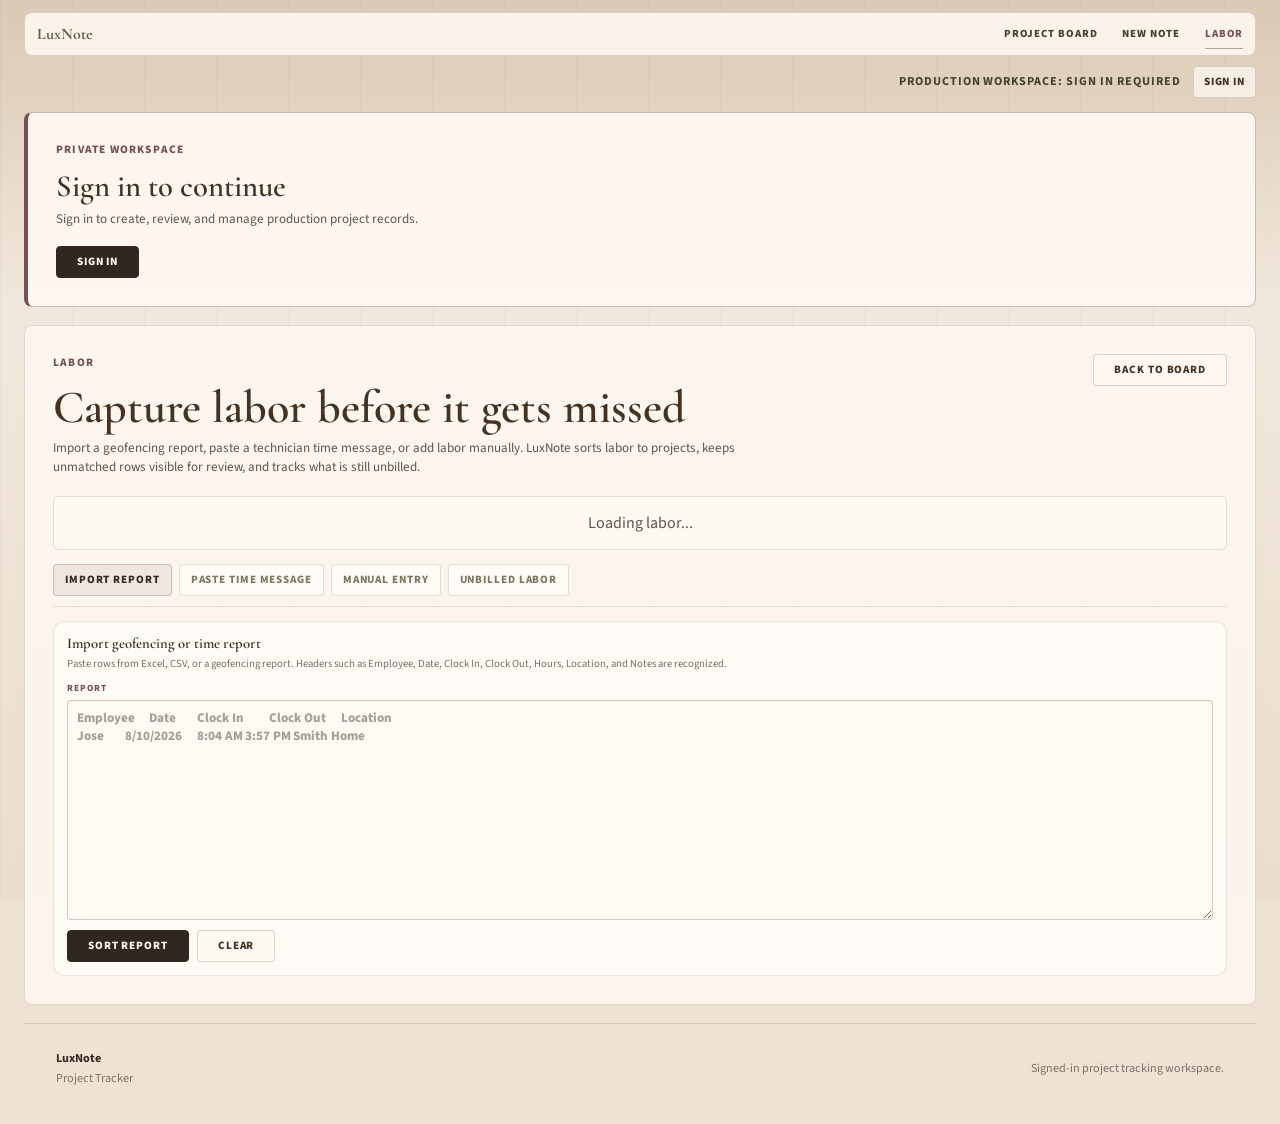
==== commit bf381a4f: "Apply labor billing rules" ====
--- a/frontend/labor.html
+++ b/frontend/labor.html
@@ -228,5 +228,6 @@
   <script src="config-private.js?v=20260811-core-project-mode"></script>
   <script src="auth.js?v=20260706-production"></script>
   <script src="labor.js?v=20260812-labor-mvp"></script>
+  <script src="labor-billing-rules.js?v=20260812-labor-mvp"></script>
 </body>
 </html>
--- a/frontend/labor.css
+++ b/frontend/labor.css
@@ -0,0 +1,223 @@
+/* =========================================================
+   LuxNote Labor
+   ========================================================= */
+
+.labor-page-shell {
+  max-width: 1540px;
+}
+
+.labor-tabs {
+  display: flex;
+  flex-wrap: wrap;
+  gap: 7px;
+  margin: 14px 0;
+  padding-bottom: 10px;
+  border-bottom: 1px solid rgba(82, 66, 61, 0.12);
+}
+
+.labor-tab {
+  min-height: 34px;
+  padding: 7px 11px;
+  border: 1px solid rgba(82, 66, 61, 0.16);
+  border-radius: 999px;
+  color: var(--warm-brown, #6a4943);
+  background: rgba(255, 253, 250, 0.88);
+  font: inherit;
+  font-size: 0.68rem;
+  font-weight: 700;
+  cursor: pointer;
+}
+
+.labor-tab.is-active {
+  border-color: rgba(167, 124, 120, 0.44);
+  color: var(--text, #391214);
+  background: rgba(167, 124, 120, 0.12);
+}
+
+.labor-panel,
+.labor-review-section {
+  margin-top: 12px;
+  padding: 13px;
+  border: 1px solid rgba(82, 66, 61, 0.12);
+  border-radius: 12px;
+  background: rgba(255, 253, 250, 0.72);
+}
+
+.labor-panel-heading {
+  display: flex;
+  align-items: flex-start;
+  justify-content: space-between;
+  gap: 12px;
+  margin-bottom: 11px;
+}
+
+.labor-panel-heading h2 {
+  margin: 0;
+  color: var(--text, #391214);
+  font-size: 0.92rem;
+}
+
+.labor-panel-heading p {
+  max-width: 850px;
+  margin: 4px 0 0;
+  color: var(--muted-text, #887d77);
+  font-size: 0.67rem;
+  line-height: 1.45;
+}
+
+.labor-form-grid {
+  display: grid;
+  grid-template-columns: repeat(2, minmax(0, 1fr));
+  gap: 10px;
+}
+
+.labor-field {
+  display: grid;
+  gap: 4px;
+  margin-bottom: 10px;
+  color: var(--muted-text, #887d77);
+  font-size: 0.58rem;
+  font-weight: 700;
+  letter-spacing: 0.045em;
+  text-transform: uppercase;
+}
+
+.labor-field input,
+.labor-field select,
+.labor-field textarea {
+  width: 100%;
+  min-width: 0;
+  padding: 8px 9px;
+  border: 1px solid rgba(82, 66, 61, 0.2);
+  border-radius: 9px;
+  color: var(--body-text, #52423d);
+  background: #fffdf9;
+  font: inherit;
+  font-size: 0.72rem;
+  letter-spacing: 0;
+  line-height: 1.4;
+  text-transform: none;
+}
+
+.labor-field textarea {
+  resize: vertical;
+}
+
+.labor-field input:focus,
+.labor-field select:focus,
+.labor-field textarea:focus {
+  outline: 3px solid rgba(167, 124, 120, 0.14);
+  border-color: rgba(167, 124, 120, 0.48);
+}
+
+.labor-actions {
+  display: flex;
+  flex-wrap: wrap;
+  gap: 8px;
+}
+
+.labor-table-wrap {
+  overflow-x: auto;
+  border: 1px solid rgba(82, 66, 61, 0.12);
+  border-radius: 10px;
+  background: rgba(255, 253, 250, 0.9);
+}
+
+.labor-table {
+  width: 100%;
+  min-width: 980px;
+  border-collapse: collapse;
+  font-size: 0.64rem;
+}
+
+.labor-table th,
+.labor-table td {
+  padding: 7px;
+  border-bottom: 1px solid rgba(82, 66, 61, 0.09);
+  text-align: left;
+  vertical-align: top;
+}
+
+.labor-table th {
+  color: var(--muted-text, #887d77);
+  background: rgba(248, 242, 237, 0.76);
+  font-size: 0.54rem;
+  letter-spacing: 0.05em;
+  text-transform: uppercase;
+}
+
+.labor-table input[type="text"],
+.labor-table input[type="date"],
+.labor-table input[type="number"],
+.labor-table select {
+  min-width: 92px;
+  max-width: 230px;
+  padding: 5px 6px;
+  border: 1px solid rgba(82, 66, 61, 0.18);
+  border-radius: 7px;
+  background: #fffdf9;
+  font: inherit;
+}
+
+.labor-table .labor-project-select {
+  min-width: 180px;
+}
+
+.labor-row-warning {
+  display: block;
+  margin-top: 3px;
+  color: #7a5a22;
+  font-size: 0.54rem;
+  font-weight: 700;
+}
+
+.labor-row-duplicate {
+  color: #7f3038;
+}
+
+.labor-review-summary {
+  display: grid;
+  justify-items: end;
+  gap: 2px;
+  min-width: 100px;
+  color: var(--muted-text, #887d77);
+  font-size: 0.58rem;
+}
+
+.labor-review-summary strong {
+  color: var(--text, #391214);
+  font-size: 0.84rem;
+}
+
+.labor-invoice-controls {
+  display: grid;
+  grid-template-columns: minmax(220px, 1fr) auto auto;
+  gap: 8px;
+  align-items: end;
+  margin-bottom: 10px;
+}
+
+.labor-invoice-controls .labor-field {
+  margin-bottom: 0;
+}
+
+.labor-empty {
+  padding: 18px;
+  color: var(--muted-text, #887d77);
+  text-align: center;
+}
+
+@media (max-width: 760px) {
+  .labor-form-grid,
+  .labor-invoice-controls {
+    grid-template-columns: 1fr;
+  }
+
+  .labor-panel-heading {
+    display: grid;
+  }
+
+  .labor-review-summary {
+    justify-items: start;
+  }
+}
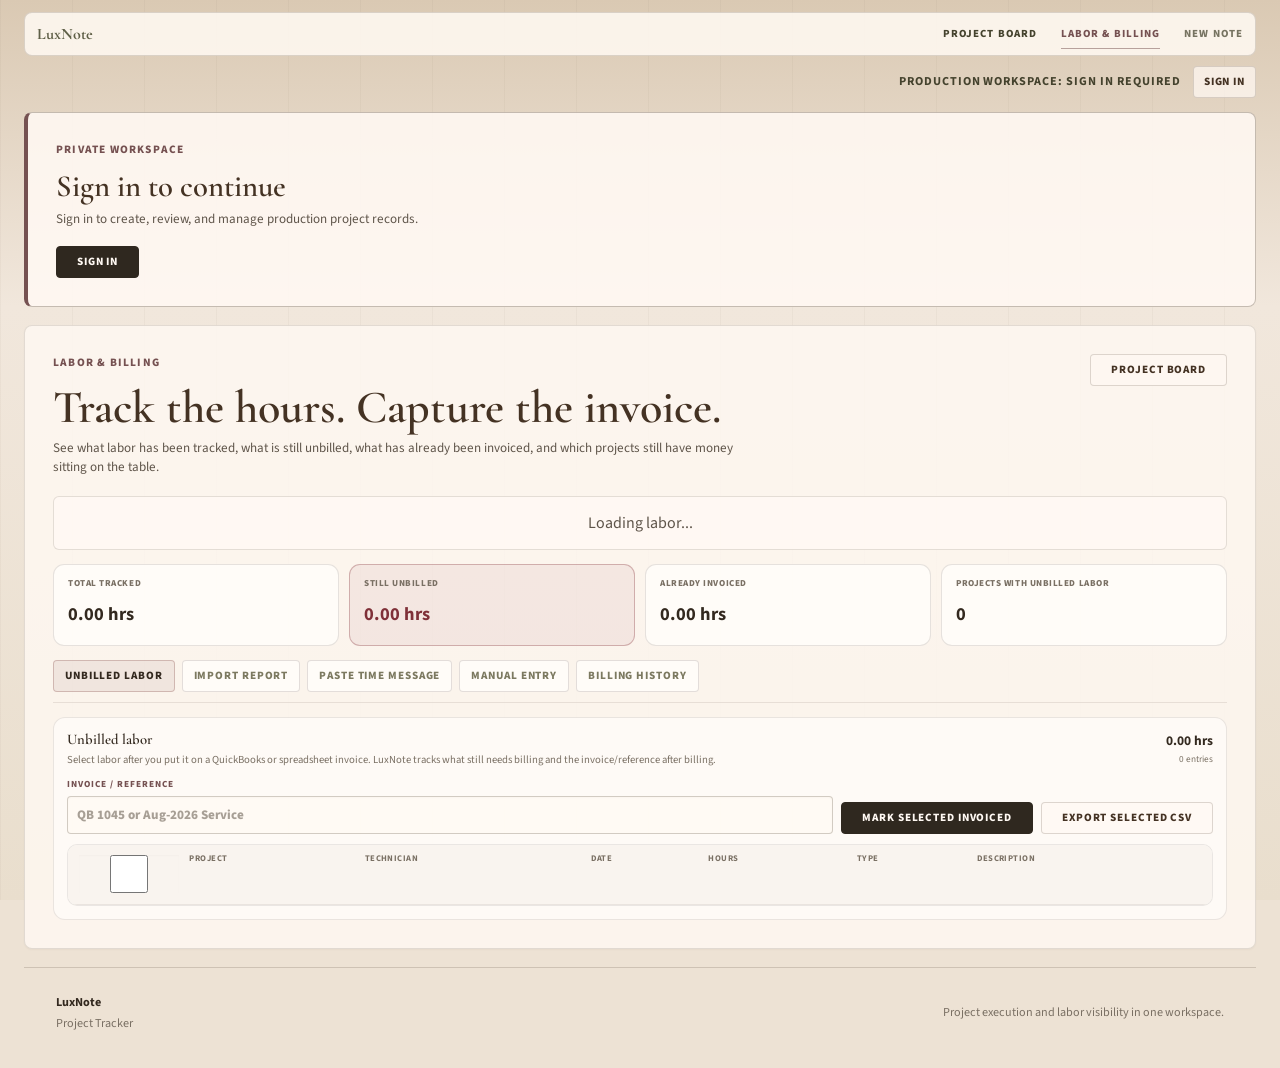
==== commit 6ce9f230: "Make labor billing a primary workflow" ====
--- a/frontend/labor.html
+++ b/frontend/labor.html
@@ -5,51 +5,112 @@
   <meta name="viewport" content="width=device-width, initial-scale=1.0">
   <meta name="description" content="Import, assign, review, and invoice project labor in LuxNote.">
   <meta name="theme-color" content="#f7f1eb">
-  <title>Labor | LuxNote</title>
+  <title>Labor & Billing | LuxNote</title>
 
   <link rel="stylesheet" href="styles.css?v=20260615-compact-ui">
   <link rel="stylesheet" href="pages.css?v=20260615-compact-ui">
   <link rel="stylesheet" href="light-luxury-theme.css?v=20260615-compact-ui">
+  <link rel="stylesheet" href="workflow.css?v=20260814-two-workflows">
   <link rel="stylesheet" href="labor.css?v=20260812-labor-mvp">
+  <link rel="stylesheet" href="labor-dashboard.css?v=20260814-labor-dashboard">
 </head>
 <body>
   <header class="site-header">
-    <nav class="glass-nav" aria-label="Primary navigation">
+    <nav class="glass-nav workflow-main-nav" aria-label="Primary navigation">
       <a class="nav-wordmark" href="workspace-projects.html">LuxNote</a>
       <div class="nav-links">
-        <a href="workspace-projects.html">Project Board</a>
-        <a href="new-note.html">New Note</a>
-        <a href="labor.html" aria-current="page">Labor</a>
+        <a class="workflow-primary-link" href="workspace-projects.html">Project Board</a>
+        <a class="workflow-primary-link" href="labor.html" aria-current="page">Labor &amp; Billing</a>
+        <a class="workflow-utility-link" href="new-note.html">New Note</a>
       </div>
     </nav>
   </header>
 
   <main class="subpage-shell labor-page-shell">
     <section class="glass-panel subpage-panel" aria-labelledby="labor-heading">
-      <div class="section-heading">
+      <div class="section-heading labor-billing-intro">
         <div>
-          <p class="eyebrow">Labor</p>
-          <h1 id="labor-heading">Capture labor before it gets missed</h1>
+          <p class="eyebrow">Labor &amp; Billing</p>
+          <h1 id="labor-heading">Track the hours. Capture the invoice.</h1>
           <p class="section-description">
-            Import a geofencing report, paste a technician time message, or add labor manually.
-            LuxNote sorts labor to projects, keeps unmatched rows visible for review, and tracks what is still unbilled.
+            See what labor has been tracked, what is still unbilled, what has already been invoiced,
+            and which projects still have money sitting on the table.
           </p>
         </div>
-        <a class="secondary-link" href="workspace-projects.html">Back to Board</a>
+        <a class="secondary-link" href="workspace-projects.html">Project Board</a>
       </div>
 
       <div id="labor-status" class="records-message loading-state" role="status" aria-live="polite">
         Loading labor...
       </div>
 
+      <div class="labor-dashboard-summary" aria-label="Labor and billing summary">
+        <div class="labor-dashboard-stat">
+          <span>Total tracked</span>
+          <strong id="labor-stat-tracked">0.00 hrs</strong>
+        </div>
+        <div class="labor-dashboard-stat is-alert">
+          <span>Still unbilled</span>
+          <strong id="labor-stat-unbilled">0.00 hrs</strong>
+        </div>
+        <div class="labor-dashboard-stat">
+          <span>Already invoiced</span>
+          <strong id="labor-stat-invoiced">0.00 hrs</strong>
+        </div>
+        <div class="labor-dashboard-stat">
+          <span>Projects with unbilled labor</span>
+          <strong id="labor-stat-projects">0</strong>
+        </div>
+      </div>
+
       <div class="labor-tabs" role="tablist" aria-label="Labor tools">
-        <button class="labor-tab is-active" type="button" data-panel="import-panel">Import Report</button>
+        <button class="labor-tab is-active" type="button" data-panel="unbilled-panel">Unbilled Labor</button>
+        <button class="labor-tab" type="button" data-panel="import-panel">Import Report</button>
         <button class="labor-tab" type="button" data-panel="message-panel">Paste Time Message</button>
         <button class="labor-tab" type="button" data-panel="manual-panel">Manual Entry</button>
-        <button class="labor-tab" type="button" data-panel="unbilled-panel">Unbilled Labor</button>
-      </div>
-
-      <section id="import-panel" class="labor-panel is-active" aria-labelledby="import-heading">
+        <button class="labor-tab" type="button" data-panel="billing-history-panel">Billing History</button>
+      </div>
+
+      <section id="unbilled-panel" class="labor-panel is-active" aria-labelledby="unbilled-heading">
+        <div class="labor-panel-heading">
+          <div>
+            <h2 id="unbilled-heading">Unbilled labor</h2>
+            <p>Select labor after you put it on a QuickBooks or spreadsheet invoice. LuxNote tracks what still needs billing and the invoice/reference after billing.</p>
+          </div>
+          <div class="labor-review-summary">
+            <strong id="unbilled-hours">0.00 hrs</strong>
+            <span id="unbilled-count">0 entries</span>
+          </div>
+        </div>
+
+        <div class="labor-invoice-controls">
+          <label class="labor-field">
+            <span>Invoice / reference</span>
+            <input id="invoice-reference" type="text" maxlength="120" placeholder="QB 1045 or Aug-2026 Service">
+          </label>
+          <button id="mark-invoiced" class="primary-button" type="button">Mark Selected Invoiced</button>
+          <button id="export-labor" class="secondary-button" type="button">Export Selected CSV</button>
+        </div>
+
+        <div class="labor-table-wrap">
+          <table class="labor-table">
+            <thead>
+              <tr>
+                <th><input id="select-all-unbilled" type="checkbox" aria-label="Select all unbilled labor"></th>
+                <th>Project</th>
+                <th>Technician</th>
+                <th>Date</th>
+                <th>Hours</th>
+                <th>Type</th>
+                <th>Description</th>
+              </tr>
+            </thead>
+            <tbody id="unbilled-body"></tbody>
+          </table>
+        </div>
+      </section>
+
+      <section id="import-panel" class="labor-panel" aria-labelledby="import-heading" hidden>
         <div class="labor-panel-heading">
           <div>
             <h2 id="import-heading">Import geofencing or time report</h2>
@@ -139,6 +200,36 @@
             <button class="primary-button" type="submit">Add to Review</button>
           </div>
         </form>
+      </section>
+
+      <section id="billing-history-panel" class="labor-panel" aria-labelledby="billing-history-heading" hidden>
+        <div class="labor-panel-heading">
+          <div>
+            <h2 id="billing-history-heading">Billing history</h2>
+            <p>Labor that has already been marked invoiced, including the QuickBooks or spreadsheet reference you entered.</p>
+          </div>
+          <div class="labor-review-summary">
+            <strong id="billed-hours">0.00 hrs</strong>
+            <span id="billed-count">0 entries</span>
+          </div>
+        </div>
+
+        <div class="labor-table-wrap">
+          <table class="labor-table">
+            <thead>
+              <tr>
+                <th>Project</th>
+                <th>Technician</th>
+                <th>Date</th>
+                <th>Hours</th>
+                <th>Type</th>
+                <th>Invoice / Reference</th>
+                <th>Description</th>
+              </tr>
+            </thead>
+            <tbody id="billed-labor-body"></tbody>
+          </table>
+        </div>
       </section>
 
       <section id="review-section" class="labor-review-section" hidden>
@@ -175,45 +266,6 @@
           <button id="discard-review" class="secondary-button" type="button">Discard Review</button>
         </div>
       </section>
-
-      <section id="unbilled-panel" class="labor-panel" aria-labelledby="unbilled-heading" hidden>
-        <div class="labor-panel-heading">
-          <div>
-            <h2 id="unbilled-heading">Unbilled labor</h2>
-            <p>Select labor after you put it on a QuickBooks or spreadsheet invoice. LuxNote only tracks billing status. It does not create or collect payment.</p>
-          </div>
-          <div class="labor-review-summary">
-            <strong id="unbilled-hours">0.00 hrs</strong>
-            <span id="unbilled-count">0 entries</span>
-          </div>
-        </div>
-
-        <div class="labor-invoice-controls">
-          <label class="labor-field">
-            <span>Invoice / reference</span>
-            <input id="invoice-reference" type="text" maxlength="120" placeholder="QB 1045 or Aug-2026 Service">
-          </label>
-          <button id="mark-invoiced" class="primary-button" type="button">Mark Selected Invoiced</button>
-          <button id="export-labor" class="secondary-button" type="button">Export Selected CSV</button>
-        </div>
-
-        <div class="labor-table-wrap">
-          <table class="labor-table">
-            <thead>
-              <tr>
-                <th><input id="select-all-unbilled" type="checkbox" aria-label="Select all unbilled labor"></th>
-                <th>Project</th>
-                <th>Technician</th>
-                <th>Date</th>
-                <th>Hours</th>
-                <th>Type</th>
-                <th>Description</th>
-              </tr>
-            </thead>
-            <tbody id="unbilled-body"></tbody>
-          </table>
-        </div>
-      </section>
     </section>
   </main>
 
@@ -222,12 +274,13 @@
       <strong>LuxNote</strong>
       <span>Project Tracker</span>
     </div>
-    <p>Signed-in project tracking workspace.</p>
+    <p>Project execution and labor visibility in one workspace.</p>
   </footer>
 
   <script src="config-private.js?v=20260811-core-project-mode"></script>
   <script src="auth.js?v=20260706-production"></script>
   <script src="labor.js?v=20260812-labor-mvp"></script>
   <script src="labor-billing-rules.js?v=20260812-labor-mvp"></script>
+  <script src="labor-dashboard.js?v=20260814-labor-dashboard"></script>
 </body>
 </html>
--- a/frontend/workflow.css
+++ b/frontend/workflow.css
@@ -0,0 +1,42 @@
+/* LuxNote primary workflow navigation and card hierarchy */
+
+.workflow-main-nav .nav-links {
+  align-items: center;
+}
+
+.workflow-main-nav .workflow-primary-link {
+  font-weight: 800;
+}
+
+.workflow-main-nav .workflow-utility-link {
+  opacity: 0.72;
+  font-size: 0.88em;
+}
+
+.project-card-title-link {
+  color: inherit;
+  text-decoration: none;
+}
+
+.project-card-title-link:hover {
+  text-decoration: underline;
+  text-underline-offset: 2px;
+}
+
+.project-card-view-row {
+  display: flex;
+  justify-content: flex-end;
+  padding-top: 1px;
+}
+
+.project-card-view-link {
+  color: var(--warm-brown, #6a4943);
+  font-size: 0.58rem;
+  font-weight: 800;
+  text-decoration: none;
+}
+
+.project-card-view-link:hover {
+  text-decoration: underline;
+  text-underline-offset: 2px;
+}
--- a/frontend/labor-dashboard.css
+++ b/frontend/labor-dashboard.css
@@ -0,0 +1,59 @@
+/* Labor and billing dashboard summary */
+
+.labor-dashboard-summary {
+  display: grid;
+  grid-template-columns: repeat(4, minmax(0, 1fr));
+  gap: 10px;
+  margin: 14px 0;
+}
+
+.labor-dashboard-stat {
+  display: grid;
+  gap: 5px;
+  min-height: 82px;
+  padding: 12px 14px;
+  border: 1px solid rgba(82, 66, 61, 0.14);
+  border-radius: 11px;
+  background: rgba(255, 253, 250, 0.86);
+}
+
+.labor-dashboard-stat span {
+  color: var(--muted-text, #887d77);
+  font-size: 0.57rem;
+  font-weight: 800;
+  letter-spacing: 0.06em;
+  text-transform: uppercase;
+}
+
+.labor-dashboard-stat strong {
+  color: var(--text, #391214);
+  font-size: 1.15rem;
+}
+
+.labor-dashboard-stat.is-alert {
+  border-color: rgba(138, 61, 68, 0.34);
+  background: rgba(138, 61, 68, 0.07);
+}
+
+.labor-dashboard-stat.is-alert strong {
+  color: #7f3038;
+}
+
+.labor-billing-intro {
+  display: flex;
+  align-items: flex-start;
+  justify-content: space-between;
+  gap: 12px;
+}
+
+@media (max-width: 800px) {
+  .labor-dashboard-summary {
+    grid-template-columns: 1fr 1fr;
+  }
+}
+
+@media (max-width: 480px) {
+  .labor-dashboard-summary {
+    grid-template-columns: 1fr;
+  }
+}
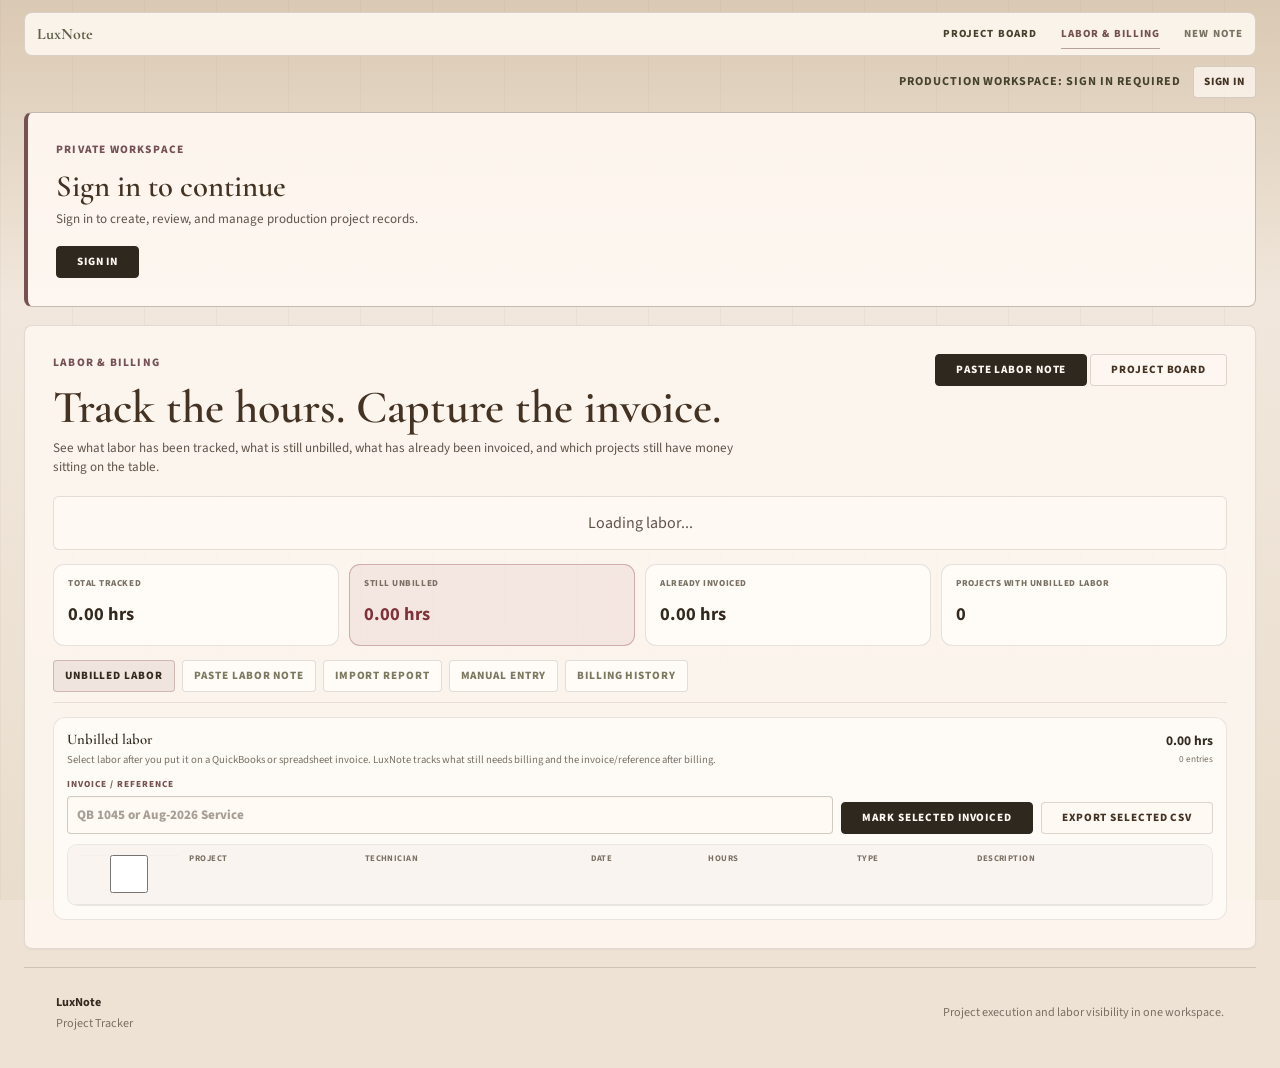
==== commit 262562d4: "Make project labor note intake explicit" ====
--- a/frontend/labor.html
+++ b/frontend/labor.html
@@ -37,7 +37,10 @@
             and which projects still have money sitting on the table.
           </p>
         </div>
-        <a class="secondary-link" href="workspace-projects.html">Project Board</a>
+        <div class="board-actions">
+          <a class="primary-link" href="labor.html?action=paste">Paste Labor Note</a>
+          <a class="secondary-link" href="workspace-projects.html">Project Board</a>
+        </div>
       </div>
 
       <div id="labor-status" class="records-message loading-state" role="status" aria-live="polite">
@@ -65,8 +68,8 @@
 
       <div class="labor-tabs" role="tablist" aria-label="Labor tools">
         <button class="labor-tab is-active" type="button" data-panel="unbilled-panel">Unbilled Labor</button>
+        <button class="labor-tab" type="button" data-panel="message-panel">Paste Labor Note</button>
         <button class="labor-tab" type="button" data-panel="import-panel">Import Report</button>
-        <button class="labor-tab" type="button" data-panel="message-panel">Paste Time Message</button>
         <button class="labor-tab" type="button" data-panel="manual-panel">Manual Entry</button>
         <button class="labor-tab" type="button" data-panel="billing-history-panel">Billing History</button>
       </div>
@@ -110,6 +113,32 @@
         </div>
       </section>
 
+      <section id="message-panel" class="labor-panel" aria-labelledby="message-heading" hidden>
+        <div class="labor-panel-heading">
+          <div>
+            <h2 id="message-heading">Paste a labor note into a project</h2>
+            <p>Select the project first, then paste the technician's text or email. LuxNote extracts obvious dates and time ranges and makes you review the labor before saving it.</p>
+          </div>
+        </div>
+        <div class="labor-form-grid">
+          <label class="labor-field">
+            <span>Project <span aria-hidden="true">*</span></span>
+            <select id="message-project" required></select>
+          </label>
+          <label class="labor-field">
+            <span>Technician</span>
+            <input id="message-technician" type="text" maxlength="120" placeholder="Jose">
+          </label>
+        </div>
+        <label class="labor-field">
+          <span>Labor note</span>
+          <textarea id="labor-message-text" rows="9" placeholder="8/11 at Smith. 8:15-12, back after lunch 12:45-4:30. Finished speakers and cleaned up rack."></textarea>
+        </label>
+        <div class="labor-actions">
+          <button id="extract-message" class="primary-button" type="button">Extract Labor</button>
+        </div>
+      </section>
+
       <section id="import-panel" class="labor-panel" aria-labelledby="import-heading" hidden>
         <div class="labor-panel-heading">
           <div>
@@ -124,32 +153,6 @@
         <div class="labor-actions">
           <button id="parse-import" class="primary-button" type="button">Sort Report</button>
           <button id="clear-import" class="secondary-button" type="button">Clear</button>
-        </div>
-      </section>
-
-      <section id="message-panel" class="labor-panel" aria-labelledby="message-heading" hidden>
-        <div class="labor-panel-heading">
-          <div>
-            <h2 id="message-heading">Paste technician time message</h2>
-            <p>Use this for texts or emails. LuxNote extracts obvious dates and time ranges, then makes you review the row before saving.</p>
-          </div>
-        </div>
-        <div class="labor-form-grid">
-          <label class="labor-field">
-            <span>Technician</span>
-            <input id="message-technician" type="text" maxlength="120" placeholder="Jose">
-          </label>
-          <label class="labor-field">
-            <span>Default project</span>
-            <select id="message-project"></select>
-          </label>
-        </div>
-        <label class="labor-field">
-          <span>Message</span>
-          <textarea id="labor-message-text" rows="9" placeholder="8/11 at Smith. 8:15-12, back after lunch 12:45-4:30. Finished speakers and cleaned up rack."></textarea>
-        </label>
-        <div class="labor-actions">
-          <button id="extract-message" class="primary-button" type="button">Extract Time</button>
         </div>
       </section>
 
@@ -281,6 +284,7 @@
   <script src="auth.js?v=20260706-production"></script>
   <script src="labor.js?v=20260812-labor-mvp"></script>
   <script src="labor-billing-rules.js?v=20260812-labor-mvp"></script>
+  <script src="labor-project-paste.js?v=20260817-project-labor-note"></script>
   <script src="labor-dashboard.js?v=20260814-labor-dashboard"></script>
 </body>
 </html>
